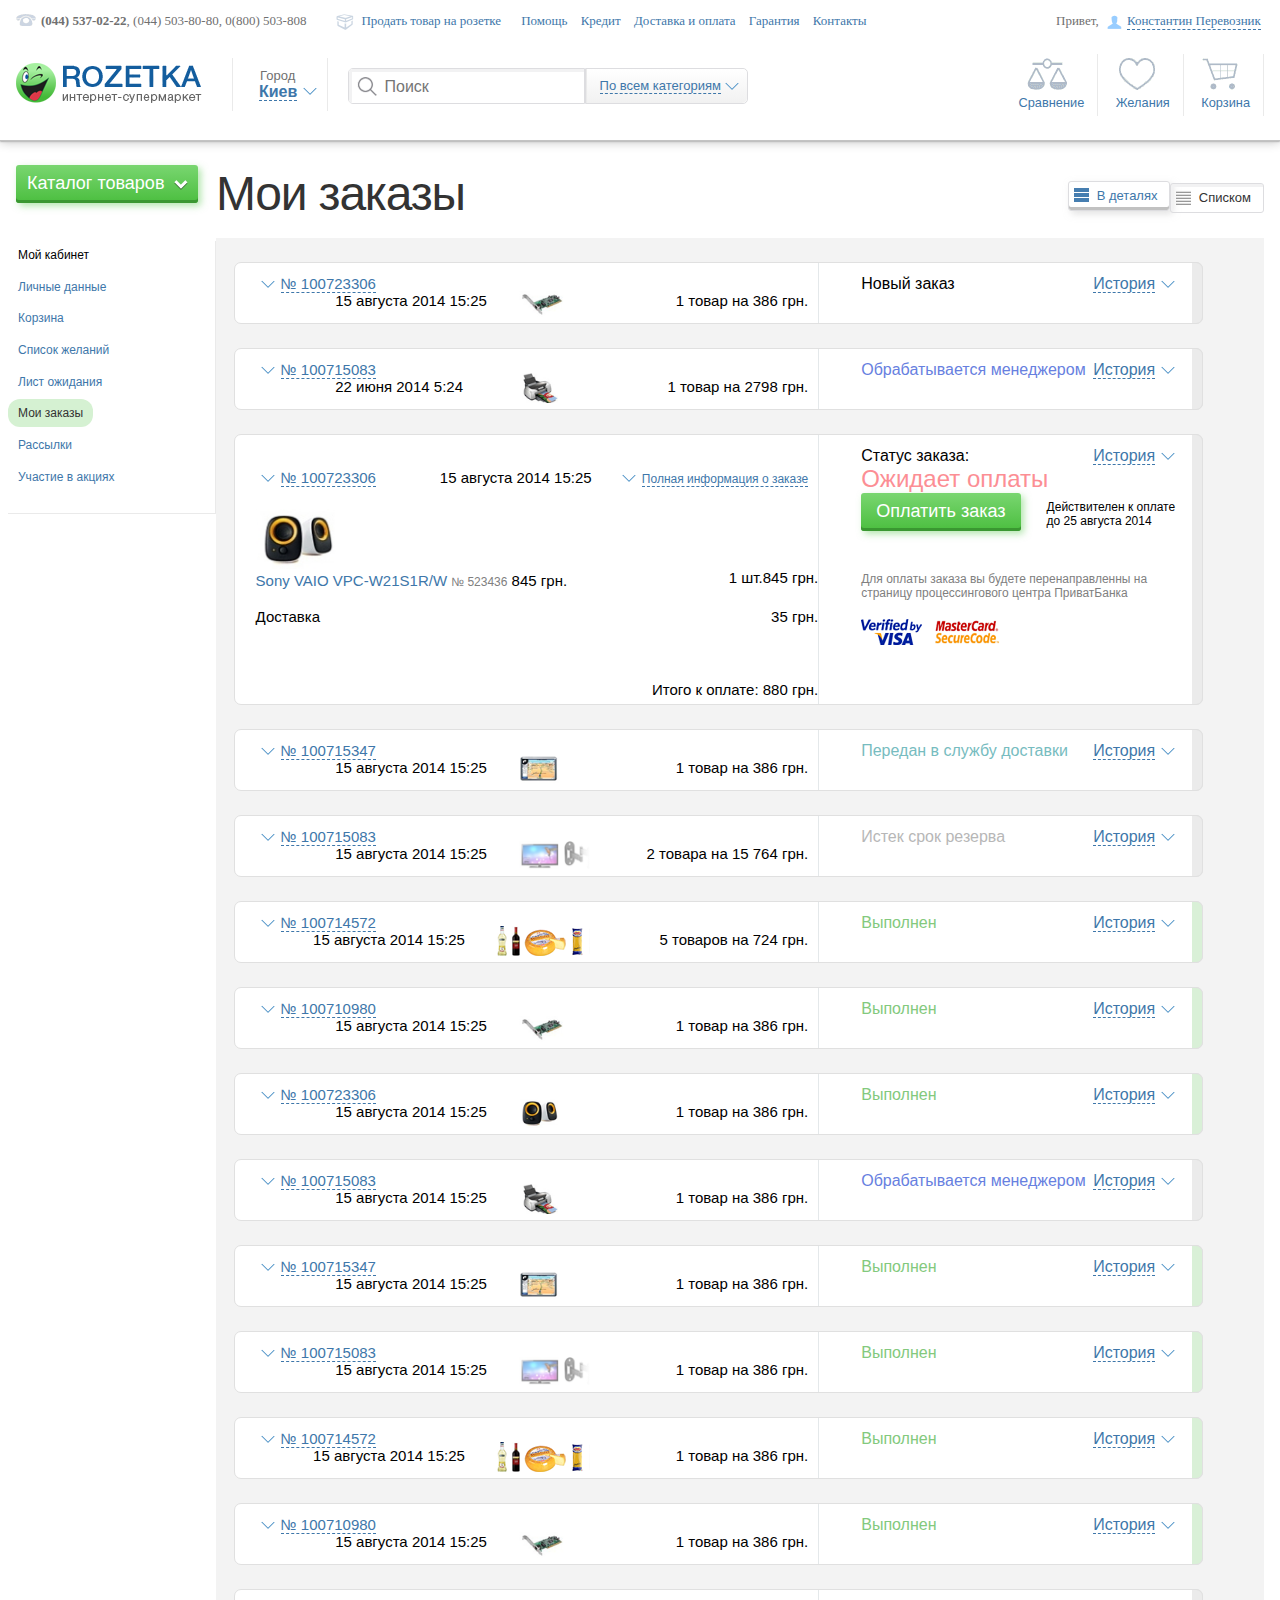
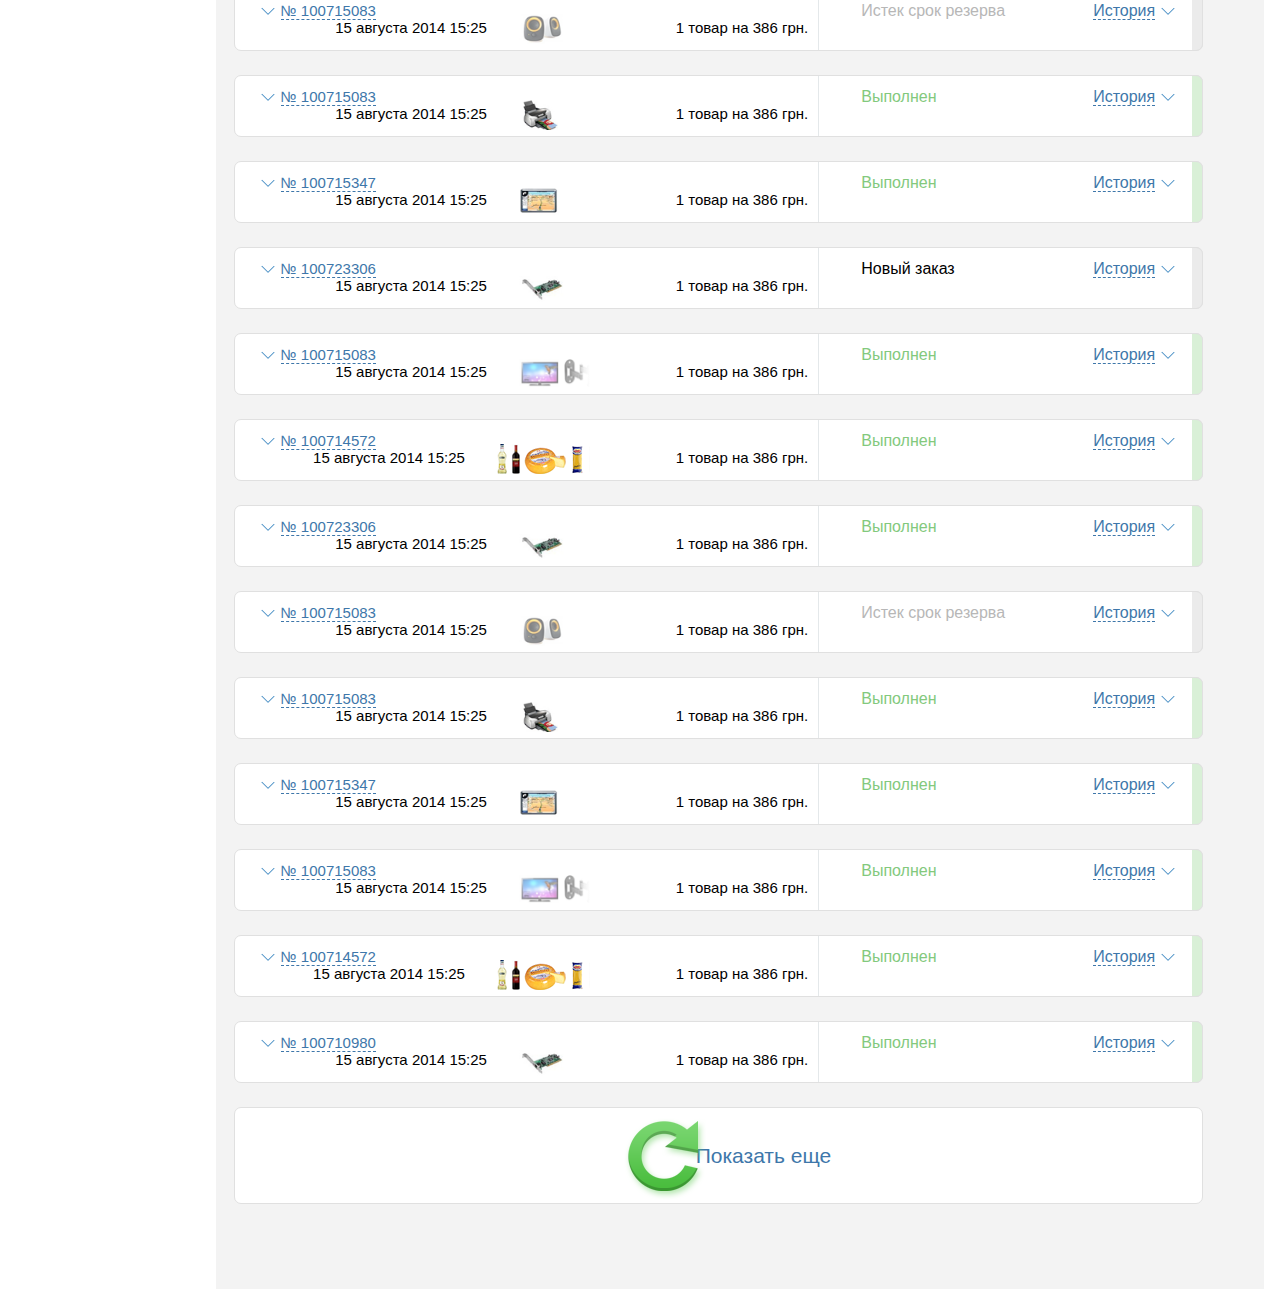
==== orders/index.html @ bcf6f2e9 "first commit" ====
<!DOCTYPE html>
<html lang="en">
<head>
	<meta charset="UTF-8">
	<title>Мои заказы</title>
	<link rel="stylesheet" href="style.css">
</head>
<body class="page">
	
		<header>
			<div class="page__line">
				<nav class="nav-header clearfix">
					<div class="header_user">
						<span class="greeting">Привет,</span>
						<span class="header_user_name"><a href="#" class="user-name-link"><span>Константин Перевозник</span></a></span>
					</div>
					<div class="header_contacts_content">
						<div class="header_contacts">
						<span class="phones"><strong>(044) 537-02-22</strong>, (044) 503-80-80, 0(800) 503-808</span>
					</div>
					<div class="sell_goods clearfix">
						<a href="#"><span class="sell">Продать товар на розетке</span></a>
					</div>
					<ul class="header_menu">
						<li><a href="#">Помощь</a></li>
						<li><a href="#">Кредит</a></li>
						<li><a href="#">Доставка и оплата</a></li>
						<li><a href="#">Гарантия</a></li>
						<li><a href="#">Контакты</a></li>
					</ul>
					</div>
				</nav>
				<div class="head row">
					<div class="head__logo">
						<div class="logo">
							<a href="#"><img src="img/logo.png" alt="" class="logo__img" width="201" height="51"></a>
						</div>
					</div>
					<div class="head__select_city">
						<div class="head__select_city_cap">Город</div>
						<div class="head__select_city_name">
							<a href="#"><strong>Киев</strong></a>
						</div>
					</div>
					<div class="head__search_wrapper">
						<form action="" class="head__search_form">
							<div class="head-search-category">
								<a href="#" class="head-search-category-link"><span>По всем категориям</span></a>
							</div>
							<div class="head-search-input-wrapper">
								<input type="text" placeholder="Поиск">
							</div>
						</form>
					</div>
					<ul class="head__user_buttons">
						<li class="user-button-item"><a href="#" class="button-link-compare"><span>Сравнение</span></a></li>
						<li class="user-button-item"><a href="#" class="button-link-desires"><span>Желания</span></a></li>
						<li class="user-button-item"><a href="#" class="button-link-basket"><span>Корзина</span></a></li>
					</ul>
				</div>
			</div>
		</header>
		<div class="row">
			<div class="page__line">
				<div class="section-nav">
					<div class="catalog">
						<a href="#" class="btn-link catalog-btn-link"><span>Каталог товаров</span></a>
					</div>
					<ul class="section-menu">
						<li class="section-menu-item"><span>Мой кабинет</span></li>
						<li class="section-menu-item"><a href="#" class="section-menu-link">Личные данные</a></li>
						<li class="section-menu-item"><a href="#" class="section-menu-link">Корзина</a></li>
						<li class="section-menu-item"><a href="#" class="section-menu-link">Список желаний</a></li>
						<li class="section-menu-item"><a href="#" class="section-menu-link">Лист ожидания</a></li>
						<li class="section-menu-item active"><a href="#" class="section-menu-link">Мои заказы</a></li>
						<li class="section-menu-item"><a href="#" class="section-menu-link">Рассылки</a></li>
						<li class="section-menu-item"><a href="#" class="section-menu-link">Участие в акциях</a></li>
					</ul>
				</div>
				<div class="orders-wrepper clearfix">
					<div class="orders-header clearfix">
						<h1>Мои заказы</h1>
						<div class="display-types">
							<div class="btn-link btn-link-blue"><a href="#" class="btn-link-item">В деталях</a></div>
							<div class="btn-link btn-link-gray"><a href="#" class="btn-link-item">Списком</a></div>
						</div>
					</div>
					<div class="list-orders">
						<div class="list-orders-item clearfix">
							<div class="orders-item-status">
								<div class="item-status">
									<div class="order-status">
										Новый заказ
									</div>	
									<div class="history">
										<a href="#"><span>История</span></a>
									</div>
								</div>
							</div>
							<div class="info-product">
								<div class="order-number">
									<a href="#"><span>№ 100723306</span></a>
								</div>
								<div class="order-wrapper">
									<div class="order-date">
										15 августа 2014 15:25
									</div>
									<div class="price-product">
										1 товар на 386 грн.
									</div>
									<div class="product">
										<img src="img/layer_7_copy.png" alt="">
									</div>
								</div>
							</div>
						</div>
						<div class="list-orders-item clearfix">
							<div class="orders-item-status">
								<div class="item-status">
									<div class="order-status processed">
										Обрабатывается менеджером
									</div>	
									<div class="history">
										<a href="#"><span>История</span></a>
									</div>
								</div>
							</div>
							<div class="info-product">
								<div class="order-number">
									<a href="#"><span>№ 100715083</span></a>
								</div>
								<div class="order-wrapper">
									<div class="order-date">
										22 июня 2014 5:24
									</div>
									<div class="price-product">
										1 товар на 2798 грн.
									</div>
									<div class="product">
										<img src="img/layer_8_copy.png" alt="">
									</div>
								</div>
							</div>
						</div>
						<div class="list-orders-item full-info clearfix">
							<div class="orders-item-status">
								<div class="item-status">
									<div class="order-status">
										Статус заказа: <h2>Ожидает оплаты</h2>
									</div>	
									<div class="history">
										<a href="#"><span>История</span></a>
									</div>
								</div>
								<div class="order-actions row">
									<div class="order-btn">
										<a href="#" class="btn-link btn-payment">Оплатить заказ</a>
									</div>
									<div class="due-date">Действителен к оплате до 25 августа 2014</div>
								</div>
								<div class="info-payment">
									Для оплаты заказа вы будете перенаправленны на страницу процессингового центра ПриватБанка
								</div>
								<div class="cards">
									<img src="img/layer_3_2.png" alt="ViSA">
									<img src="img/layer_4_2.png" alt="MasterCard">
								</div>
							</div>
							<div class="info-product">
								<div class="row">
									<div class="order-number">
										<a href="#"><span>№ 100723306</span></a>
									</div>
									<div class="order-wrapper">
										<div class="order-date">
											15 августа 2014 15:25
										</div>
										<div class="order-full-info">
											<a href="#"><span>Полная информация о заказе</span></a>
										</div>
									</div>
								</div>
								
								<div class="item-details row">
									<div class="product-image">
										<img src="img/layer_5_2.jpg" alt="">
										<div class="name-product">
											<a href="#">Sony VAIO VPC-W21S1R/W <span>№ 523436</span></a>
											845 грн.
										</div>
									</div>
									<div class="item-details_sell">
										<div class="quantity">1 шт.</div>
										<div class="price">845 грн.</div>
									</div>
								</div>
								<div class="item-details row">
									<div class="delivery">Доставка</div>
									<div class="price">35 грн.</div>
								</div>
								<div class="total-amount">Итого к оплате: 880 грн.</div>
							</div>
						</div>
						<div class="list-orders-item">
							<div class="orders-item-status">
								<div class="item-status">
									<div class="order-status transferred">
										Передан в службу доставки
									</div>	
									<div class="history">
										<a href="#"><span>История</span></a>
									</div>
								</div>
							</div>
							<div class="info-product">
								<div class="order-number">
									<a href="#"><span>№ 100715347</span></a>
								</div>
								<div class="order-wrapper">
									<div class="order-date">
										15 августа 2014 15:25
									</div>
									<div class="price-product">
										1 товар на 386 грн.
									</div>
									<div class="product">
										<img src="img/layer_9_copy.png" alt="">
									</div>
								</div>
							</div>
						</div>
						<div class="list-orders-item">
							<div class="orders-item-status">
								<div class="item-status">
									<div class="order-status expired">
										Истек срок резерва
									</div>	
									<div class="history">
										<a href="#"><span>История</span></a>
									</div>
								</div>
							</div>
							<div class="info-product">
								<div class="order-number">
									<a href="#"><span>№ 100715083</span></a>
								</div>
								<div class="order-wrapper">
									<div class="order-date">
										15 августа 2014 15:25
									</div>
									<div class="price-product">
										2 товара на 15 764 грн.
									</div>
									<div class="product">
										<img src="img/layer_10_copy.png" alt="">
										<img src="img/layer_21_copy.png" alt="">
									</div>
								</div>
							</div>
						</div>
						<div class="list-orders-item list-orders-item-ok">
							<div class="orders-item-status">
								<div class="item-status">
									<div class="order-status ok">
										Выполнен
									</div>	
									<div class="history">
										<a href="#"><span>История</span></a>
									</div>
								</div>
							</div>
							<div class="info-product">
								<div class="order-number">
									<a href="#"><span>№ 100714572</span></a>
								</div>
								<div class="order-wrapper">
									<div class="order-date">
										15 августа 2014 15:25
									</div>
									<div class="price-product">
										5 товаров на 724 грн.
									</div>
									<div class="product">
										<img src="img/layer_14_copy.png" alt="">
										<img src="img/layer_23_copy.png" alt="">
										<img src="img/layer_16_copy.png" alt="">
										<img src="img/layer_20_copy.png" alt="">
										<img src="img/layer_18_copy.png" alt="">
									</div>
								</div>
							</div>
						</div>
						<div class="list-orders-item list-orders-item-ok">
							<div class="orders-item-status">
								<div class="item-status">
									<div class="order-status ok">
										Выполнен
									</div>	
									<div class="history">
										<a href="#"><span>История</span></a>
									</div>
								</div>
							</div>
							<div class="info-product">
								<div class="order-number">
									<a href="#"><span>№ 100710980</span></a>
								</div>
								<div class="order-wrapper">
									<div class="order-date">
										15 августа 2014 15:25
									</div>
									<div class="price-product">
										1 товар на 386 грн.
									</div>
									<div class="product">
										<img src="img/layer_7_copy.png" alt="">
									</div>
								</div>
							</div>
						</div>
						<div class="list-orders-item list-orders-item-ok">
							<div class="orders-item-status">
								<div class="item-status">
									<div class="order-status ok">
										Выполнен
									</div>	
									<div class="history">
										<a href="#"><span>История</span></a>
									</div>
								</div>
							</div>
							<div class="info-product">
								<div class="order-number">
									<a href="#"><span>№ 100723306</span></a>
								</div>
								<div class="order-wrapper">
									<div class="order-date">
										15 августа 2014 15:25
									</div>
									<div class="price-product">
										1 товар на 386 грн.
									</div>
									<div class="product">
										<img src="img/layer_5_copy.png" alt="">
									</div>
								</div>
							</div>
						</div>
						<div class="list-orders-item">
							<div class="orders-item-status">
								<div class="item-status">
									<div class="order-status processed">
										Обрабатывается менеджером
									</div>	
									<div class="history">
										<a href="#"><span>История</span></a>
									</div>
								</div>
							</div>
							<div class="info-product">
								<div class="order-number">
									<a href="#"><span>№ 100715083</span></a>
								</div>
								<div class="order-wrapper">
									<div class="order-date">
										15 августа 2014 15:25
									</div>
									<div class="price-product">
										1 товар на 386 грн.
									</div>
									<div class="product">
										<img src="img/layer_8_copy.png" alt="">
									</div>
								</div>
							</div>
						</div>
						<div class="list-orders-item list-orders-item-ok">
							<div class="orders-item-status">
								<div class="item-status">
									<div class="order-status ok">
										Выполнен
									</div>	
									<div class="history">
										<a href="#"><span>История</span></a>
									</div>
								</div>
							</div>
							<div class="info-product">
								<div class="order-number">
									<a href="#"><span>№ 100715347</span></a>
								</div>
								<div class="order-wrapper">
									<div class="order-date">
										15 августа 2014 15:25
									</div>
									<div class="price-product">
										1 товар на 386 грн.
									</div>
									<div class="product">
										<img src="img/layer_9_copy.png" alt="">
									</div>
								</div>
							</div>
						</div>
						<div class="list-orders-item list-orders-item-ok">
							<div class="orders-item-status">
								<div class="item-status">
									<div class="order-status ok">
										Выполнен
									</div>	
									<div class="history">
										<a href="#"><span>История</span></a>
									</div>
								</div>
							</div>
							<div class="info-product">
								<div class="order-number">
									<a href="#"><span>№ 100715083</span></a>
								</div>
								<div class="order-wrapper">
									<div class="order-date">
										15 августа 2014 15:25
									</div>
									<div class="price-product">
										1 товар на 386 грн.
									</div>
									<div class="product">
										<img src="img/layer_10_copy.png" alt="">
										<img src="img/layer_21_copy.png" alt="">
									</div>
								</div>
							</div>
						</div>
						<div class="list-orders-item list-orders-item-ok">
							<div class="orders-item-status">
								<div class="item-status">
									<div class="order-status ok">
										Выполнен
									</div>	
									<div class="history">
										<a href="#"><span>История</span></a>
									</div>
								</div>
							</div>
							<div class="info-product">
								<div class="order-number">
									<a href="#"><span>№ 100714572</span></a>
								</div>
								<div class="order-wrapper">
									<div class="order-date">
										15 августа 2014 15:25
									</div>
									<div class="price-product">
										1 товар на 386 грн.
									</div>
									<div class="product">
										<img src="img/layer_14_copy.png" alt="">
										<img src="img/layer_23_copy.png" alt="">
										<img src="img/layer_16_copy.png" alt="">
										<img src="img/layer_20_copy.png" alt="">
										<img src="img/layer_18_copy.png" alt="">
									</div>
								</div>
							</div>
						</div>
						<div class="list-orders-item list-orders-item-ok">
							<div class="orders-item-status">
								<div class="item-status">
									<div class="order-status ok">
										Выполнен
									</div>	
									<div class="history">
										<a href="#"><span>История</span></a>
									</div>
								</div>
							</div>
							<div class="info-product">
								<div class="order-number">
									<a href="#"><span>№ 100710980</span></a>
								</div>
								<div class="order-wrapper">
									<div class="order-date">
										15 августа 2014 15:25
									</div>
									<div class="price-product">
										1 товар на 386 грн.
									</div>
									<div class="product">
										<img src="img/layer_7_copy.png" alt="">
									</div>
								</div>
							</div>
						</div>
						<div class="list-orders-item">
							<div class="orders-item-status">
								<div class="item-status">
									<div class="order-status expired">
										Истек срок резерва
									</div>	
									<div class="history">
										<a href="#"><span>История</span></a>
									</div>
								</div>
							</div>
							<div class="info-product">
								<div class="order-number">
									<a href="#"><span>№ 100715083</span></a>
								</div>
								<div class="order-wrapper">
									<div class="order-date">
										15 августа 2014 15:25
									</div>
									<div class="price-product">
										1 товар на 386 грн.
									</div>
									<div class="product">
										<img src="img/layer_30.png" alt="">
									</div>
								</div>
							</div>
						</div>
						<div class="list-orders-item list-orders-item-ok">
							<div class="orders-item-status">
								<div class="item-status">
									<div class="order-status ok">
										Выполнен
									</div>	
									<div class="history">
										<a href="#"><span>История</span></a>
									</div>
								</div>
							</div>
							<div class="info-product">
								<div class="order-number">
									<a href="#"><span>№ 100715083</span></a>
								</div>
								<div class="order-wrapper">
									<div class="order-date">
										15 августа 2014 15:25
									</div>
									<div class="price-product">
										1 товар на 386 грн.
									</div>
									<div class="product">
										<img src="img/layer_8_copy.png" alt="">
									</div>
								</div>
							</div>
						</div>
						<div class="list-orders-item list-orders-item-ok">
							<div class="orders-item-status">
								<div class="item-status">
									<div class="order-status ok">
										Выполнен
									</div>	
									<div class="history">
										<a href="#"><span>История</span></a>
									</div>
								</div>
							</div>
							<div class="info-product">
								<div class="order-number">
									<a href="#"><span>№ 100715347</span></a>
								</div>
								<div class="order-wrapper">
									<div class="order-date">
										15 августа 2014 15:25
									</div>
									<div class="price-product">
										1 товар на 386 грн.
									</div>
									<div class="product">
										<img src="img/layer_9_copy.png" alt="">
									</div>
								</div>
							</div>
						</div>
						<div class="list-orders-item">
							<div class="orders-item-status">
								<div class="item-status">
									<div class="order-status">
										Новый заказ
									</div>	
									<div class="history">
										<a href="#"><span>История</span></a>
									</div>
								</div>
							</div>
							<div class="info-product">
								<div class="order-number">
									<a href="#"><span>№ 100723306</span></a>
								</div>
								<div class="order-wrapper">
									<div class="order-date">
										15 августа 2014 15:25
									</div>
									<div class="price-product">
										1 товар на 386 грн.
									</div>
									<div class="product">
										<img src="img/layer_7_copy.png" alt="">
									</div>
								</div>
							</div>
						</div>
						<div class="list-orders-item list-orders-item-ok">
							<div class="orders-item-status">
								<div class="item-status">
									<div class="order-status ok">
										Выполнен
									</div>	
									<div class="history">
										<a href="#"><span>История</span></a>
									</div>
								</div>
							</div>
							<div class="info-product">
								<div class="order-number">
									<a href="#"><span>№ 100715083</span></a>
								</div>
								<div class="order-wrapper">
									<div class="order-date">
										15 августа 2014 15:25
									</div>
									<div class="price-product">
										1 товар на 386 грн.
									</div>
									<div class="product">
										<img src="img/layer_10_copy.png" alt="">
										<img src="img/layer_21_copy.png" alt="">
									</div>
								</div>
							</div>
						</div>
						<div class="list-orders-item list-orders-item-ok">
							<div class="orders-item-status">
								<div class="item-status">
									<div class="order-status ok">
										Выполнен
									</div>	
									<div class="history">
										<a href="#"><span>История</span></a>
									</div>
								</div>
							</div>
							<div class="info-product">
								<div class="order-number">
									<a href="#"><span>№ 100714572</span></a>
								</div>
								<div class="order-wrapper">
									<div class="order-date">
										15 августа 2014 15:25
									</div>
									<div class="price-product">
										1 товар на 386 грн.
									</div>
									<div class="product">
										<img src="img/layer_14_copy.png" alt="">
										<img src="img/layer_23_copy.png" alt="">
										<img src="img/layer_16_copy.png" alt="">
										<img src="img/layer_20_copy.png" alt="">
										<img src="img/layer_18_copy.png" alt="">
									</div>
								</div>
							</div>
						</div>
						<div class="list-orders-item list-orders-item-ok">
							<div class="orders-item-status">
								<div class="item-status">
									<div class="order-status ok">
										Выполнен
									</div>	
									<div class="history">
										<a href="#"><span>История</span></a>
									</div>
								</div>
							</div>
							<div class="info-product">
								<div class="order-number">
									<a href="#"><span>№ 100723306</span></a>
								</div>
								<div class="order-wrapper">
									<div class="order-date">
										15 августа 2014 15:25
									</div>
									<div class="price-product">
										1 товар на 386 грн.
									</div>
									<div class="product">
										<img src="img/layer_7_copy.png" alt="">
									</div>
								</div>
							</div>
						</div>
						<div class="list-orders-item">
							<div class="orders-item-status">
								<div class="item-status">
									<div class="order-status expired">
										Истек срок резерва
									</div>	
									<div class="history">
										<a href="#"><span>История</span></a>
									</div>
								</div>
							</div>
							<div class="info-product">
								<div class="order-number">
									<a href="#"><span>№ 100715083</span></a>
								</div>
								<div class="order-wrapper">
									<div class="order-date">
										15 августа 2014 15:25
									</div>
									<div class="price-product">
										1 товар на 386 грн.
									</div>
									<div class="product">
										<img src="img/layer_30.png" alt="">
									</div>
								</div>
							</div>
						</div>
						<div class="list-orders-item list-orders-item-ok">
							<div class="orders-item-status">
								<div class="item-status">
									<div class="order-status ok">
										Выполнен
									</div>	
									<div class="history">
										<a href="#"><span>История</span></a>
									</div>
								</div>
							</div>
							<div class="info-product">
								<div class="order-number">
									<a href="#"><span>№ 100715083</span></a>
								</div>
								<div class="order-wrapper">
									<div class="order-date">
										15 августа 2014 15:25
									</div>
									<div class="price-product">
										1 товар на 386 грн.
									</div>
									<div class="product">
										<img src="img/layer_8_copy.png" alt="">
									</div>
								</div>
							</div>
						</div>
						<div class="list-orders-item list-orders-item-ok">
							<div class="orders-item-status">
								<div class="item-status">
									<div class="order-status ok">
										Выполнен
									</div>	
									<div class="history">
										<a href="#"><span>История</span></a>
									</div>
								</div>
							</div>
							<div class="info-product">
								<div class="order-number">
									<a href="#"><span>№ 100715347</span></a>
								</div>
								<div class="order-wrapper">
									<div class="order-date">
										15 августа 2014 15:25
									</div>
									<div class="price-product">
										1 товар на 386 грн.
									</div>
									<div class="product">
										<img src="img/layer_9_copy.png" alt="">
									</div>
								</div>
							</div>
						</div>
						<div class="list-orders-item list-orders-item-ok">
							<div class="orders-item-status">
								<div class="item-status">
									<div class="order-status ok">
										Выполнен
									</div>
									<div class="history">
										<a href="#"><span>История</span></a>
									</div>
								</div>
							</div>
							<div class="info-product">
								<div class="order-number">
									<a href="#"><span>№ 100715083</span></a>
								</div>
								<div class="order-wrapper">
									<div class="order-date">
										15 августа 2014 15:25
									</div>
									<div class="price-product">
										1 товар на 386 грн.
									</div>
									<div class="product">
										<img src="img/layer_10_copy.png" alt="">
										<img src="img/layer_21_copy.png" alt="">
									</div>
								</div>
							</div>
						</div>
						<div class="list-orders-item list-orders-item-ok">
							<div class="orders-item-status">
								<div class="item-status">
									<div class="order-status ok">
										Выполнен
									</div>	
									<div class="history">
										<a href="#"><span>История</span></a>
									</div>
								</div>
							</div>
							<div class="info-product">
								<div class="order-number">
									<a href="#"><span>№ 100714572</span></a>
								</div>
								<div class="order-wrapper">
									<div class="order-date">
										15 августа 2014 15:25
									</div>
									<div class="price-product">
										1 товар на 386 грн.
									</div>
									<div class="product">
										<img src="img/layer_14_copy.png" alt="">
										<img src="img/layer_23_copy.png" alt="">
										<img src="img/layer_16_copy.png" alt="">
										<img src="img/layer_20_copy.png" alt="">
										<img src="img/layer_18_copy.png" alt="">
									</div>
								</div>
							</div>
						</div>
						<div class="list-orders-item list-orders-item-ok">
							<div class="orders-item-status">
								<div class="item-status">
									<div class="order-status ok">
										Выполнен
									</div>	
									<div class="history">
										<a href="#"><span>История</span></a>
									</div>
								</div>
							</div>
							<div class="info-product">
								<div class="order-number">
									<a href="#"><span>№ 100710980</span></a>
								</div>
								<div class="order-wrapper">
									<div class="order-date">
										15 августа 2014 15:25
									</div>
									<div class="price-product">
										1 товар на 386 грн.
									</div>
									<div class="product">
										<img src="img/layer_7_copy.png" alt="">
									</div>
								</div>
							</div>
						</div>
						<div class="list-orders-item-more">
							<div class="list-orders-item-show-more">
								<a href="#" class="show-more">Показать еще</a>
							</div>
						</div>
					</div>
				</div>

				
			</div>
		</div>
		
		<div class="page__line">
			
		</div>
</body>
</html>
---- orders/style.css ----
* {
	padding: 0;
	margin: 0;
	box-sizing: border-box;
	-webkit-box-sizing: border-box;
}
img {
	max-width: 100%;
	max-height: 100%;
}
ul li {
	list-style: none;
}
.page {
	width: 100%;
	background-color: #fff;
	font-family: Arial, Helvetica;

}
header {
	width: 100%;
	border-bottom: 1px solid #c3c3c3;
	box-shadow: rgb(195, 195, 195) 0px 1px 10px 0px, rgb(51, 51, 51) 0px 0px 2px 0px;
}
.page__line {
	max-width: 1440px;
    min-width: 768px;
	padding-left: 1em;
	padding-right: 1em;
	margin: 0 auto;
}
.nav-header {
	padding-top: 1em;
	font-family: 'Myriad Pro';
	font-size: 13px;
}
.nav-header a {
	color: #3e77aa;
	text-decoration: none;
}
.nav-header a:hover {
	color: #fb3f4c;
	text-decoration: underline;
}
.header_user {
	float: right;
	position: relative;
	min-width: 16em;
}
.header_user span {
	display: inline-block;
}
.greeting {
	color: #707070;
	margin-right: 5px;
}
.header_user_name {
	position: relative;
}
.header_user_name a {
	padding-left: 20px;
}
.user-name-link span {
	border-bottom: 1px dashed #3e77aa;
}
.header_user_name a:hover {
	color: #3e77aa;
}
.user-name-link:hover::before {
	background: url('img/sprite_blue.png') no-repeat 0 -417px;
}
.header_user_name a::before {
	content: "";
	background: url('img/sprite_blue.png') no-repeat 0 -401px;
	width: 15px;
	height: 14px;
	top: 50%;
    margin-top: -7px;
    left: 0;
    position: absolute;
}
.header_contacts_content {
	overflow: hidden;
}
.header_contacts {
	float: left;
	margin: 0 15px 5px 0;
	padding-left: 25px;
	position: relative;
}
.phones {
	color: #707070;
}
.phones::before {
	content: "";
	background: url('img/sprite_blue.png') no-repeat 0 -386px;
	width: 20px;
	height: 12px;
	top: 50%;
    margin-top: -7px;
    left: 0;
    position: absolute;
}
.sell_goods {
	float: left;
	margin: 0 20px 5px 15px;
	padding-left: 25px;
	position: relative;
}
.sell {

}
.sell::before {
	content: "";
	background: url('img/sell.png') no-repeat;
	width: 18px;
	height: 16px;
	top: 50%;
    margin-top: -7px;
    left: 0;
    position: absolute;
}
.header_menu {
	display: inline-block;
}
.header_menu li {
	display: inline-block;
	margin-right: 10px;
}
.head__logo {
	float: left;
	margin-right: 15px;
}
.head__select_city {
	float: left;
	border-left: 1px solid #eaeaea;
	border-right: 1px solid #eaeaea;
	padding: 10px 10px 10px 5px;
	margin-right: 20px;
}
.head__select_city_cap {
	color: #707070;
	font-size: 13px;
	text-align: center;
}
.head__select_city_name {
	padding: 0 0 0 21px;
	position: relative;
}
.head__select_city_name a {
	color: #3e77aa;
	padding-right: 20px;
	text-decoration: none;
}
.head__select_city_name a::after {
	content: "";
	background: url('img/sprite_blue.png') no-repeat 0 0;
	width: 14px;
	height: 8px;
	top: 60%;
    margin-top: -7px;
    right: 0;
    position: absolute;
}
.head__select_city_name a strong {
	border-bottom: 1px dashed #3e77aa;
}
.head__search_wrapper {
	float: left;
}
.head__search_form {
	padding-top: 10px;
	position: relative;
}
.head-search-category {
	float: right;
	position: relative;
	border: 1px solid #dddde0;
    border-bottom-right-radius: 5px;
    border-top-right-radius: 5px;
}
.head-search-category-link {
	background: #f1f1f1;
    border-left: 1px solid #eaeaea;
    font-size: 13px;
    display: inline-block;
    height: 34px;
    line-height: 34px;
    padding: 0 26px 0 13px;
    border-radius: 0 5px 5px 0;
    color: #3e77aa;
    text-decoration: none;
    -webkit-box-sizing: border-box;
    box-sizing: border-box;
    background: -webkit-linear-gradient(top,#fff,#f1f1f1);
    background: -ms-linear-gradient(top,#fff,#f1f1f1);
    background: -moz-linear-gradient(top,#fff,#f1f1f1);
    background: linear-gradient('to bottom',#fff,#f1f1f1);
}
.head-search-category-link::after {
	content: "";
	background: url('img/sprite_blue.png') no-repeat 0 0;
	width: 14px;
	height: 8px;
	top: 60%;
    margin-top: -7px;
    right: 8px;
    position: absolute;
}
.head-search-category-link:hover::after {
	background: url('img/sprite_blue.png') no-repeat 0 -12px;
}
.head-search-category-link:hover {
	color: #fc636e;
}
.head-search-category-link span {
	border-bottom: 1px dashed #3e77aa;
}
.head-search-category-link:hover span {
	border-bottom: 1px dashed #fc636e;
}
.head-search-input-wrapper {
	height: 36px;
	overflow: hidden;
	border: 1px solid #dddde0;
	border-radius: 5px 0 0 5px;
    position: relative; 
}
.head-search-input-wrapper:before {
	content: "";
	background: url('img/sprite.png') no-repeat 0 -64px;
	width: 20px;
	height: 19px;
	top: 45%;
    margin-top: -7px;
    left: 8px;
    position: absolute;
}
input {
    color: #333;
    display: inline-block;
    font-family: Arial, Helvetica, sans-serif;
    font-size: 100%;
    height: 2.25em;
    margin: 0;
    padding-left: 1.7em;
    vertical-align: middle;
    -webkit-font-smoothing: antialiased;
    border: 0;
    text-indent: .5em;
    outline: 0;
    box-shadow: inset 2px 2px 0 1px #f2f2f3;
}
.head__user_buttons	{
	float: right;
	margin-top: -4px;
}
.user-button-item {
	display: inline-block;
	border-right: 1px solid #eaeaea;
}
.user-button-item a {
	position: relative;
	border: 1px solid transparent;
    display: inline-block;
    font-size: 0.8em;
    padding: 40px 12px 0.36em;
    color: #3e77aa;
    text-decoration: none;
}
.user-button-item a:hover {
	color: #fb3f4c;
}
.user-button-item a::before {
	content: "";
    top: 3px;
    left: 50%;
    margin-left: -24px;
    position: absolute;
}
.button-link-compare::before {
	background: url('img/sprite_blue.png') no-repeat 0 -141px;
	width: 40px;
	height: 32px;
}
.button-link-desires::before {
	background: url('img/sprite_blue.png') no-repeat 0 -286px;
	width: 36px;
	height: 32px;
}
.button-link-basket::before {
	background: url('img/sprite_blue.png') no-repeat 0 -72px;
	width: 36px;
	height: 32px;
}
.section-nav {
	width: 200px;
	float: left;
}
.catalog {
	margin-left: 0px;
}
.btn-link {
    background-clip: padding-box;
    border: 0;
    cursor: pointer;
    display: inline-block;
    vertical-align: middle;
    outline: 0em;
    border-radius: 3px;
    margin-bottom: 10px;
    position: relative;
}
.catalog-btn-link {
    background: #4bbe3f;
    background: -webkit-linear-gradient(top, #79d670, #4bbe3f);
    background: -ms-linear-gradient(top, #79d670, #4bbe3f);
    background: -moz-linear-gradient(top, #79d670, #4bbe3f);
    background: linear-gradient('to bottom', #79d670, #4bbe3f);
    box-shadow: 3px 3px 7px 0 rgba(105, 206, 95, .5), inset 0 -3px 0 0 #3a9731;
}
.catalog-btn-link span {
	padding: 7px 34px 9px 11px;
	font-size: 18px;
    line-height: 22px;
    color: #fff;
    text-shadow: 0 -1px 0 rgba(0, 0, 0, .3)
    border: 0;
    cursor: pointer;
    display: inline-block;
    z-index: 1;
    outline: none;
    text-align: center;
    text-decoration: none;
    white-space: nowrap;
}
.catalog-btn-link span::after {
	content: "";
	background: url('img/sprite.png') no-repeat 0 -35px;
	width: 14px;
	height: 10px;
	float: left;
	top: 40%;
	right: 10px;
	position: absolute;
}
.orders-wrepper {
	margin-left: 200px;
	overflow: hidden;
}
.orders-header h1 {
	float: left;
	color: #333333;
	font-size: 3em;
    font-weight: normal;
    line-height: 1.2em;
    margin-bottom: 0.325em;
    letter-spacing: -0.025em;
}
.display-types {
	float: right;
	margin-top: 16px;
}
.btn-link-blue {
	border: 1px solid #dddde0;
    box-shadow: 3px 3px 7px 0 rgba(200, 200, 200, .5), inset 0 -3px 0 0 #c1c1c1;
    vertical-align: top;
    margin-right: -5px;
}
.btn-link-item {
	color: #3e77aa;
	padding: 0.46em 0.92em 0.61em 2.15em;
	font-size: 13px;
    border: 0;
    cursor: pointer;
    display: inline-block;
    position: relative;
    outline: none;
    text-decoration: none;
    white-space: nowrap;
}
.btn-link-item::before {
	content: "";
	float: left;
	top: 21%;
	left: 5px;
	position: absolute; 
}
.btn-link-blue .btn-link-item::before {
	width: 15px;
	height: 14px;
	background: url('img/shape_25_copy_6.png') no-repeat;
}
.btn-link-gray {
    border: 1px solid #dddde0;
    box-shadow: inset 2px 3px 0 0 #f2f2f3;
    top: 2px;
}
.btn-link-gray .btn-link-item::before {
	width: 15px;
	height: 15px;
	background: url('img/shape_26_copy_2.png') no-repeat;
}
.btn-link-gray .btn-link-item {
	color: #333;
}
.section-menu {
	border-right: 1px solid #eaeaea;
    border-bottom: 1px solid #eaeaea;
    margin: 1.76923em 0 0 -8px;
    padding: 0 0 1.15385em;
}
.section-menu-item {
    margin-bottom: 0.23em;
}
.section-menu .section-menu-link {
	text-decoration: none;
	color: #3e77aa;
	font-size: 12px;
	display: inline-block;
    padding: 7px 10px;
}
.section-menu-item span {
    font-size: 12px;
    padding: 7px 10px;
    display: block;
}
.section-menu .active a {
    color: #333;
    background: #d5f1d2;
    border-radius: 12px;
}
.list-orders {
	background: #f3f3f3;
    padding: 1.5em 3.8em 3.8em 1.1em;
}
.list-orders-item {
	background: #fff;
    border: 1px solid #e0e0e0;
    border-radius: 7px;
    margin-bottom: 1.5em;
    position: relative;
    cursor: pointer;
}
.list-orders-item:hover {
	box-shadow: 0 0 10px rgba(0,0,0,0.5);
}
.list-orders-item:hover .order-number a {
	color: #fc8e94;
}
.list-orders-item:hover .order-number a::before {
	background: url('img/sprite_blue.png') no-repeat 0 -12px;
}
.list-orders-item:hover .order-number a span {
	border-bottom: 1px dashed #fc8e94;
}
.list-orders-item::before {
    content: "";
    background: #ebebeb;
    border: 1px solid #e0e0e0;
    border-left: 0;
    border-radius: 0 7px 7px 0;
    width: 10px;
    position: absolute;
    top: -1px;
    right: -1px;
    bottom: -1px;
}
.list-orders-item-ok::before {
	background: #d9f0d7;
}
.orders-item-status {
    border-left: 1px solid #e4e8ea;
    float: right;
    width: 24em;
    margin-left: -1px;
    padding: 12px;
}
.order-status {

}
.item-status .ok {
	color: #83c97d;
}
.processed {
	color: #6780e0;
}
.transferred {
	color: #77bcc0;
}
.expired {
	color: #b7b7b7;
}
.info-product {
    font-size: 15px;
    overflow: hidden;
    padding: 12px 0 6px 21px;
    border-right: 1px solid #e4e8ea;
}
.order-number {
    float: left;
    position: relative;
    margin-right: 10px; 
    width: 150px;
}
.order-number a {
    color: #3e77aa;
    text-decoration: none;
    padding-left: 25px;
}
.order-number a::before {
    content: "";
    background: url('img/sprite_blue.png') no-repeat 0 0;
    width: 14px;
    height: 8px;
    float: left;
    top: 28%;
    left: 5px;
    position: absolute; 
}
.order-number a span {
    border-bottom: 1px dashed #3e77aa;
}
.order-wrapper {
	float: right;
	/*width: 75%;*/
}
.order-date {
    float: left;
    width: 170px;
    margin: 0 7px;
}
.product {
    overflow: hidden;
    margin-left: 190px;
    margin-right: 210px;
    min-width: 6em;
    height: 30px;
    position: relative;
    margin-top: -5px;
}
.product::before {
	content: "";
    position: absolute;
    width: 30px;
    right: 0;
    top: 0;
    height: 100%;
    background: -webkit-linear-gradient(left, rgba(255, 255, 255, 0), rgba(255, 255, 255, .8) 20%, #fff 40%, #fff);
    background: -ms-linear-gradient(left, rgba(255, 255, 255, 0), rgba(255, 255, 255, .8) 20%, #fff 40%, #fff);
    background: -moz-linear-gradient(left, rgba(255, 255, 255, 0), rgba(255, 255, 255, .8) 20%, #fff 40%, #fff);
    background: linear-gradient('to right', rgba(255, 255, 255, 0), rgba(255, 255, 255, .8) 20%, #fff 40%, #fff);
}
.price-product {
    float: right;
    width: 190px;
    margin: 0 10px 0 3px;
    text-align: right;
}

.order-status {
    float: left;
    margin-left: 30px;
}
.history {
    float: right;
    position: relative;
    margin-right: 10px;
}
.history a {
    color: #3e77aa;
    text-decoration: none;
    padding-right: 25px;
}
.history a span {
    border-bottom: 1px dashed #3e77aa;
}
.history a::after {
    content: "";
    background: url('img/sprite_blue.png') no-repeat 0 0;
    width: 14px;
    height: 8px;
    float: left;
    top: 28%;
    right: 5px;
    position: absolute; 
}
.list-orders-item-more {
	background: #fff;
    border: 1px solid #e0e0e0;
    border-radius: 7px;
    margin-bottom: 1.5em;
    position: relative;
    padding: 10px;
    text-align: center;
}
.list-orders-item-show-more {
	height: 75px;
    position: relative;
}
.list-orders-item-more .show-more {
    font-size: 21px;
    padding-left: 90px;
    vertical-align: middle;
    line-height: 75px;
    text-decoration: none;
    color: #3e77aa;
}
.list-orders-item-more .show-more::before {
    content: "";
    background: url('img/reload-icon_2.png') no-repeat;
    width: 82px;
    height: 82px;
    float: left;
    top: 0;
    left: 40%;
    position: absolute;
}

/*------Развернутый заказ---------*/

.order-status h2 {
    color: #fc8e94;
    font-weight: 300;
}
.order-actions {
    width: 100%;
    height: 50px;
}
.order-btn {
    width: 60%;
    float: left;
    padding-left: 30px;
}
.btn-payment {
    padding: 7px 15px 9px 15px;
    font-size: 18px;
    line-height: 22px;
    color: #fff;
    text-shadow: 0 -1px 0 rgba(0, 0, 0, .3)
    border: 0;
    cursor: pointer;
    display: inline-block;
    z-index: 1;
    outline: none;
    text-align: center;
    text-decoration: none;
    background: #4bbe3f;
    background: -webkit-linear-gradient(top, #79d670, #4bbe3f);
    background: -ms-linear-gradient(top, #79d670, #4bbe3f);
    background: -moz-linear-gradient(top, #79d670, #4bbe3f);
    background: linear-gradient('to bottom', #79d670, #4bbe3f);
    box-shadow: 3px 3px 7px 0 rgba(105, 206, 95, .5), inset 0 -3px 0 0 #3a9731;
}
.due-date {
    width: 40%;
    float: left;
    font-size: 12px;
    padding: 7px 10px 7px 0;
}
.info-payment {
    width: 100%;
    font-size: 12px;
    padding: 5px 10px 5px 30px;
    color: gray;
}
.cards {
    width: 100%;
    line-height: 50px;
    padding-left: 30px;
}
.cards img {
    vertical-align: middle;
}
.order-full-info {
	float: right;
    position: relative;
    text-align: right;
    padding-right: 10px;
}
.order-full-info a {
    color: #3e77aa;
    font-size: 12px;
    text-decoration: none;
    padding-left: 25px;
}
.order-full-info a:hover {
    color: #fc8e94;
}
.order-full-info a::before {
    content: "";
    background: url('img/sprite_blue.png') no-repeat 0 0;
    width: 14px;
    height: 8px;
    float: left;
    top: 28%;
    left: 5px;
    position: absolute; 
}
.order-full-info a:hover::before {
    background: url('img/sprite_blue.png') no-repeat 0 -12px;
}
.order-full-info a span {
    border-bottom: 1px dashed #3e77aa;
}
.order-full-info a span:hover {
    border-bottom: 1px dashed #fc8e94;
}
.item-details {
    width: 100%;
}
.product-image {
    width: 100%;
    height: 60px;
}
.name-product a {
    color: #3e77aa;
    text-decoration: none;
}
.name-product a span {
    color: grey;
    font-size: 12px;
}
.item-details_sell {
    float: right;
    text-align: right;
}
.quantity {
    float: left;
}
.price {
    float: right;
}
.item-details {
    width: 100%;
    height: 50px;
}
.delivery {
    float: left;
}
.total-amount {
    float: right;
}
/*------and--------*/

.clearfix:after {
    content: ".";
    display: block;
    clear: both;
    visibility: hidden;
    line-height: 0;
    height: 0;
}
.row {
    width: 100%;
    margin: 1.5em 0;
    display: table;
}
.row::after,
.row::befor {
    width: 100%;
    clear: both;
}
[class*='col-'] {
    display: inline-block;
    float: left;
    word-wrap: break-word;
    padding: 1em;
    box-sizing: border-box;
}
@media screen and (min-width: 770px) and (max-width:1000px){
    .col-sm-1 { width: 8.33333333%; }
    .col-sm-2 { width: 16.66666667%; }
    .col-sm-3 { width: 25%; }
    .col-sm-4 { width: 33.33333333%; }
    .col-sm-5 { width: 41.66666667%; }
    .col-sm-6 { width: 50%; }
    .col-sm-7 { width: 58.33333333%; }
    .col-sm-8 { width: 66.66666667%; }
    .col-sm-9 { width: 75%; }
    .col-sm-10{ width: 83.33333333%; }
    .col-sm-11{ width: 91.66666667%; }
    .col-sm-12{ width: 100%; }
    .page__line {
		min-width: 768px;
	}
	.order-wrapper {
	    width: 100%;
	}
}
@media screen and (min-width: 1001px) and (max-width:1200px){
    .col-md-1 { width: 8.33333333%; }
    .col-md-2 { width: 16.66666667%; }
    .col-md-3 { width: 25%; }
    .col-md-4 { width: 33.33333333%; }
    .col-md-5 { width: 41.66666667%; }
    .col-md-6 { width: 50%; }
    .col-md-7 { width: 58.33333333%; }
    .col-md-8 { width: 66.66666667%; }
    .col-md-9 { width: 75%; }
    .col-md-10{ width: 83.33333333%; }
    .col-md-11{ width: 91.66666667%; }
    .col-md-12{ width: 100%; }
    .page__line {
		max-width: 1024px;
	}
	.order-wrapper {
	    width: 100%;
	}
}
@media screen and (min-width: 1201px) and (max-width:1200px){
    .col-lg-1 { width: 8.33333333%; }
    .col-lg-2 { width: 16.66666667%; }
    .col-lg-3 { width: 25%; }
    .col-lg-4 { width: 33.33333333%; }
    .col-lg-5 { width: 41.66666667%; }
    .col-lg-6 { width: 50%; }
    .col-lg-7 { width: 58.33333333%; }
    .col-lg-8 { width: 66.66666667%; }
    .col-lg-9 { width: 75%; }
    .col-lg-10{ width: 83.33333333%; }
    .col-lg-11{ width: 91.66666667%; }
    .col-lg-12{ width: 100%; }
    .page__line {
		max-width: 1440px;
	}
	.order-wrapper {
	    width: 100%;
	}
}
@media screen and (min-width: 1380px){
	.order-wrapper {
	    width: 75%;
	}
}
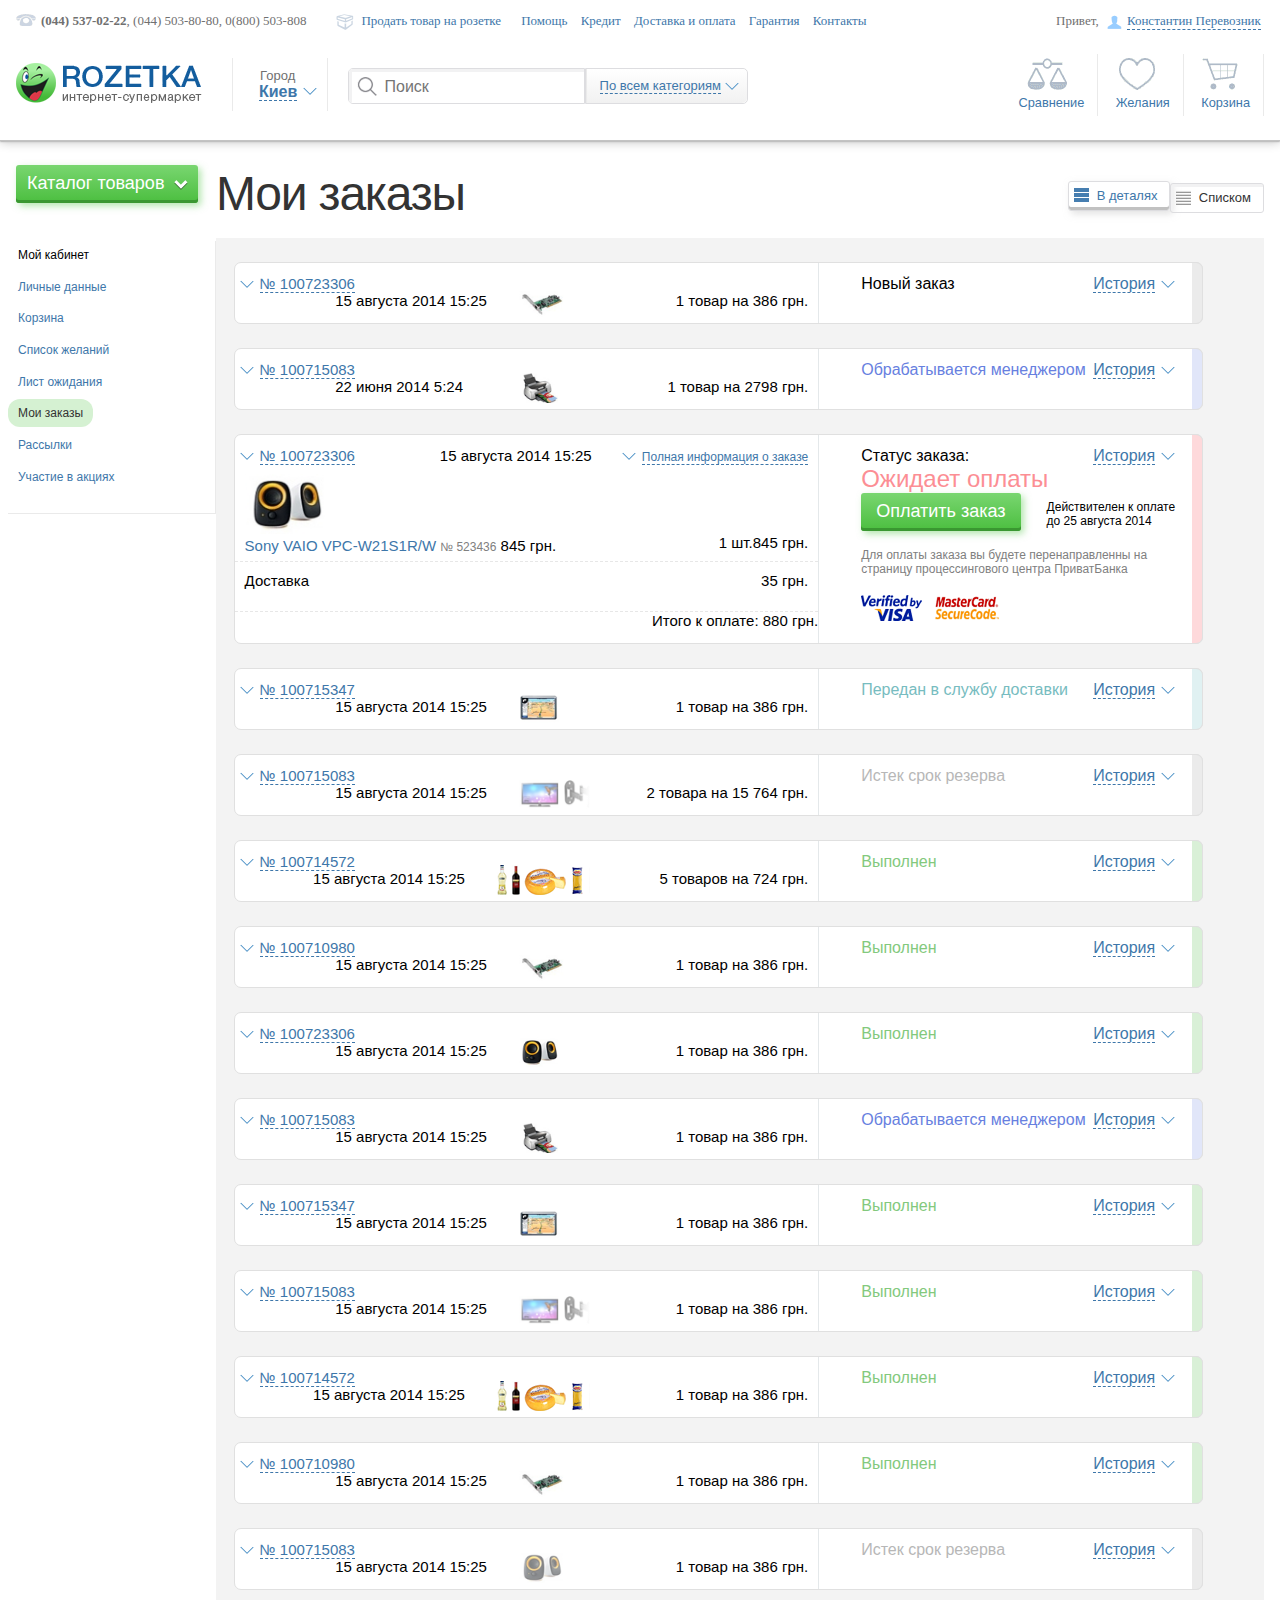
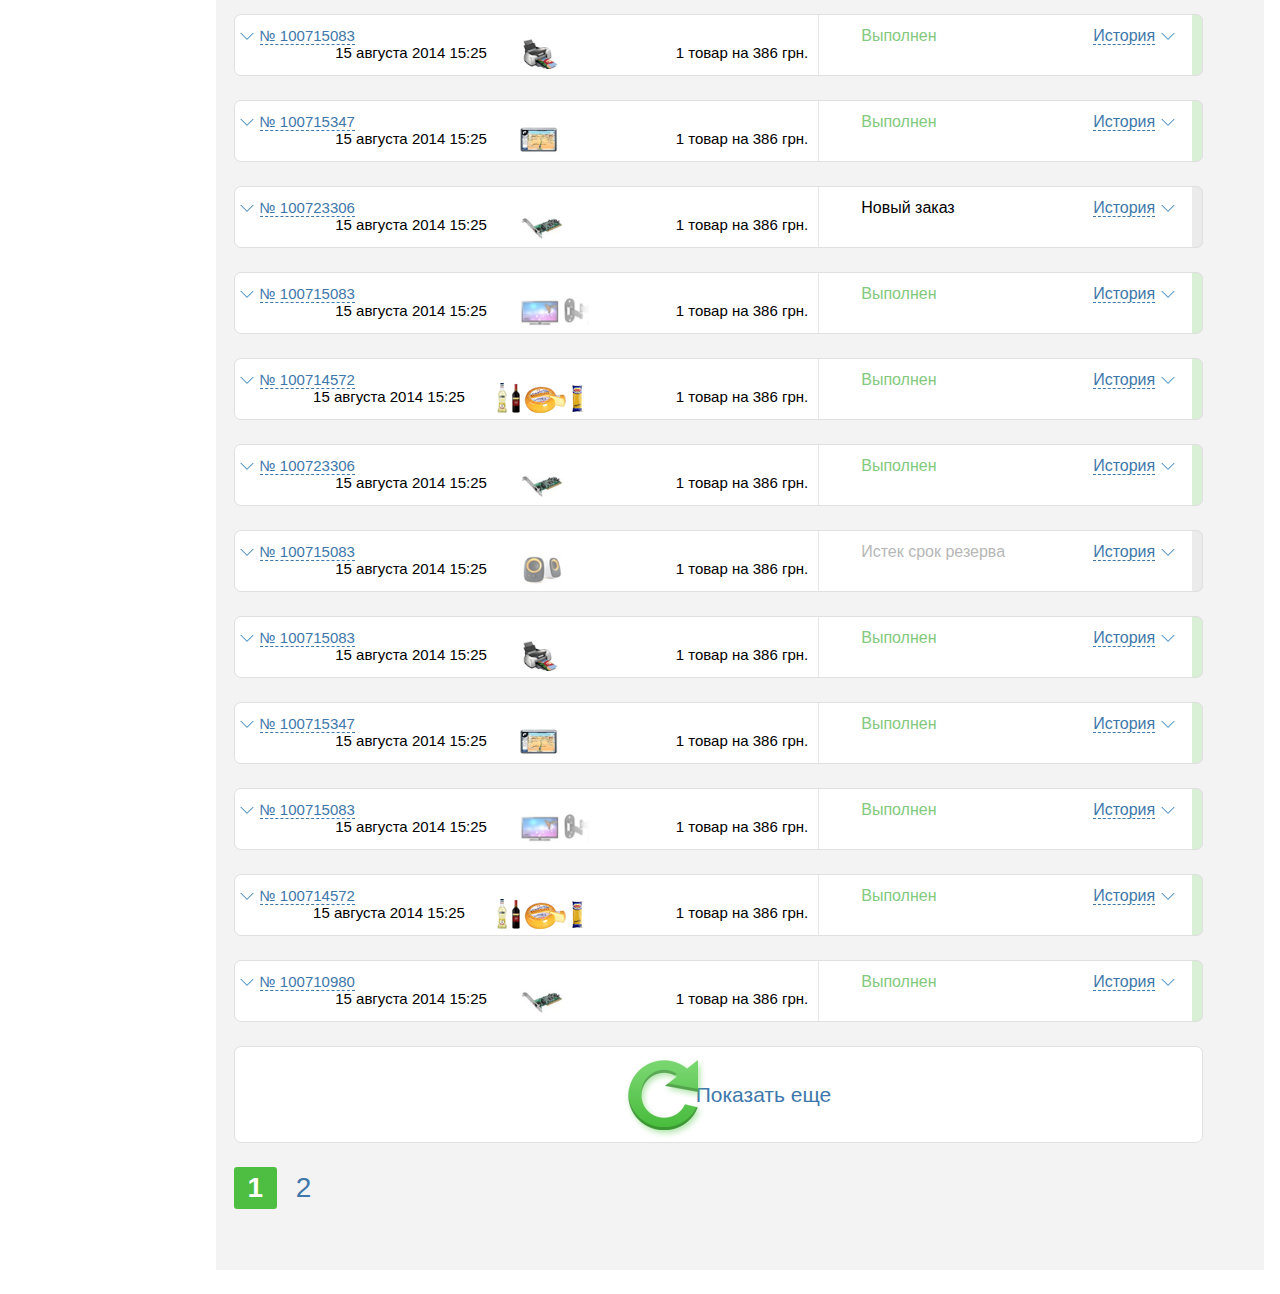
==== commit 381fedaf: "add pagination" ====
--- a/orders/index.html
+++ b/orders/index.html
@@ -3,7 +3,7 @@
 <head>
 	<meta charset="UTF-8">
 	<title>Мои заказы</title>
-	<link rel="stylesheet" href="style.css">
+	<link rel="stylesheet" href="css/style.css">
 </head>
 <body class="page">
 	
@@ -114,7 +114,7 @@
 								</div>
 							</div>
 						</div>
-						<div class="list-orders-item clearfix">
+						<div class="list-orders-item list-orders-item-processed clearfix">
 							<div class="orders-item-status">
 								<div class="item-status">
 									<div class="order-status processed">
@@ -142,7 +142,7 @@
 								</div>
 							</div>
 						</div>
-						<div class="list-orders-item full-info clearfix">
+						<div class="list-orders-item list-orders-item-waiting full-info clearfix">
 							<div class="orders-item-status">
 								<div class="item-status">
 									<div class="order-status">
@@ -201,7 +201,7 @@
 								<div class="total-amount">Итого к оплате: 880 грн.</div>
 							</div>
 						</div>
-						<div class="list-orders-item">
+						<div class="list-orders-item list-orders-item-transferred">
 							<div class="orders-item-status">
 								<div class="item-status">
 									<div class="order-status transferred">
@@ -346,7 +346,7 @@
 								</div>
 							</div>
 						</div>
-						<div class="list-orders-item">
+						<div class="list-orders-item list-orders-item-processed">
 							<div class="orders-item-status">
 								<div class="item-status">
 									<div class="order-status processed">
@@ -870,15 +870,17 @@
 								<a href="#" class="show-more">Показать еще</a>
 							</div>
 						</div>
+						<nav aria-label="Page navigation example">
+						    <ul class="pagination">
+							    <li class="page-item active"><a class="page-link" href="#">1</a></li>
+							    <li class="page-item"><a class="page-link" href="#">2</a></li>
+						    </ul>
+						</nav>
 					</div>
 				</div>
 
-				
 			</div>
 		</div>
 		
-		<div class="page__line">
-			
-		</div>
 </body>
 </html>
--- a/orders/css/style.css
+++ b/orders/css/style.css
@@ -0,0 +1,865 @@
+* {
+	padding: 0;
+	margin: 0;
+	box-sizing: border-box;
+	-webkit-box-sizing: border-box;
+}
+img {
+	max-width: 100%;
+	max-height: 100%;
+}
+ul li {
+	list-style: none;
+}
+.page {
+	width: 100%;
+	background-color: #fff;
+	font-family: Arial, Helvetica;
+
+}
+header {
+	width: 100%;
+	border-bottom: 1px solid #c3c3c3;
+	box-shadow: rgb(195, 195, 195) 0px 1px 10px 0px, rgb(51, 51, 51) 0px 0px 2px 0px;
+}
+.page__line {
+	max-width: 1440px;
+    min-width: 768px;
+	padding-left: 1em;
+	padding-right: 1em;
+	margin: 0 auto;
+}
+.nav-header {
+	padding-top: 1em;
+	font-family: 'Myriad Pro';
+	font-size: 13px;
+}
+.nav-header a {
+	color: #3e77aa;
+	text-decoration: none;
+}
+.nav-header a:hover {
+	color: #fb3f4c;
+	text-decoration: underline;
+}
+.header_user {
+	float: right;
+	position: relative;
+	min-width: 16em;
+}
+.header_user span {
+	display: inline-block;
+}
+.greeting {
+	color: #707070;
+	margin-right: 5px;
+}
+.header_user_name {
+	position: relative;
+}
+.header_user_name a {
+	padding-left: 20px;
+}
+.user-name-link span {
+	border-bottom: 1px dashed #3e77aa;
+}
+.header_user_name a:hover {
+	color: #3e77aa;
+}
+.user-name-link:hover::before {
+	background: url('../img/sprite_blue.png') no-repeat 0 -417px;
+}
+.header_user_name a::before {
+	content: "";
+	background: url('../img/sprite_blue.png') no-repeat 0 -401px;
+	width: 15px;
+	height: 14px;
+	top: 50%;
+    margin-top: -7px;
+    left: 0;
+    position: absolute;
+}
+.header_contacts_content {
+	overflow: hidden;
+}
+.header_contacts {
+	float: left;
+	margin: 0 15px 5px 0;
+	padding-left: 25px;
+	position: relative;
+}
+.phones {
+	color: #707070;
+}
+.phones::before {
+	content: "";
+	background: url('../img/sprite_blue.png') no-repeat 0 -386px;
+	width: 20px;
+	height: 12px;
+	top: 50%;
+    margin-top: -7px;
+    left: 0;
+    position: absolute;
+}
+.sell_goods {
+	float: left;
+	margin: 0 20px 5px 15px;
+	padding-left: 25px;
+	position: relative;
+}
+.sell {
+
+}
+.sell::before {
+	content: "";
+	background: url('../img/sell.png') no-repeat;
+	width: 18px;
+	height: 16px;
+	top: 50%;
+    margin-top: -7px;
+    left: 0;
+    position: absolute;
+}
+.header_menu {
+	display: inline-block;
+}
+.header_menu li {
+	display: inline-block;
+	margin-right: 10px;
+}
+.head__logo {
+	float: left;
+	margin-right: 15px;
+}
+.head__select_city {
+	float: left;
+	border-left: 1px solid #eaeaea;
+	border-right: 1px solid #eaeaea;
+	padding: 10px 10px 10px 5px;
+	margin-right: 20px;
+}
+.head__select_city_cap {
+	color: #707070;
+	font-size: 13px;
+	text-align: center;
+}
+.head__select_city_name {
+	padding: 0 0 0 21px;
+	position: relative;
+}
+.head__select_city_name a {
+	color: #3e77aa;
+	padding-right: 20px;
+	text-decoration: none;
+}
+.head__select_city_name a::after {
+	content: "";
+	background: url('../img/sprite_blue.png') no-repeat 0 0;
+	width: 14px;
+	height: 8px;
+	top: 60%;
+    margin-top: -7px;
+    right: 0;
+    position: absolute;
+}
+.head__select_city_name a strong {
+	border-bottom: 1px dashed #3e77aa;
+}
+.head__search_wrapper {
+	float: left;
+}
+.head__search_form {
+	padding-top: 10px;
+	position: relative;
+}
+.head-search-category {
+	float: right;
+	position: relative;
+	border: 1px solid #dddde0;
+    border-bottom-right-radius: 5px;
+    border-top-right-radius: 5px;
+}
+.head-search-category-link {
+	background: #f1f1f1;
+    border-left: 1px solid #eaeaea;
+    font-size: 13px;
+    display: inline-block;
+    height: 34px;
+    line-height: 34px;
+    padding: 0 26px 0 13px;
+    border-radius: 0 5px 5px 0;
+    color: #3e77aa;
+    text-decoration: none;
+    -webkit-box-sizing: border-box;
+    box-sizing: border-box;
+    background: -webkit-linear-gradient(top,#fff,#f1f1f1);
+    background: -ms-linear-gradient(top,#fff,#f1f1f1);
+    background: -moz-linear-gradient(top,#fff,#f1f1f1);
+    background: linear-gradient('to bottom',#fff,#f1f1f1);
+}
+.head-search-category-link::after {
+	content: "";
+	background: url('../img/sprite_blue.png') no-repeat 0 0;
+	width: 14px;
+	height: 8px;
+	top: 60%;
+    margin-top: -7px;
+    right: 8px;
+    position: absolute;
+}
+.head-search-category-link:hover::after {
+	background: url('../img/sprite_blue.png') no-repeat 0 -12px;
+}
+.head-search-category-link:hover {
+	color: #fc636e;
+}
+.head-search-category-link span {
+	border-bottom: 1px dashed #3e77aa;
+}
+.head-search-category-link:hover span {
+	border-bottom: 1px dashed #fc636e;
+}
+.head-search-input-wrapper {
+	height: 36px;
+	overflow: hidden;
+	border: 1px solid #dddde0;
+	border-radius: 5px 0 0 5px;
+    position: relative; 
+}
+.head-search-input-wrapper:before {
+	content: "";
+	background: url('../img/sprite.png') no-repeat 0 -64px;
+	width: 20px;
+	height: 19px;
+	top: 45%;
+    margin-top: -7px;
+    left: 8px;
+    position: absolute;
+}
+input {
+    color: #333;
+    display: inline-block;
+    font-family: Arial, Helvetica, sans-serif;
+    font-size: 100%;
+    height: 2.25em;
+    margin: 0;
+    padding-left: 1.7em;
+    vertical-align: middle;
+    -webkit-font-smoothing: antialiased;
+    border: 0;
+    text-indent: .5em;
+    outline: 0;
+    box-shadow: inset 2px 2px 0 1px #f2f2f3;
+}
+.head__user_buttons	{
+	float: right;
+	margin-top: -4px;
+}
+.user-button-item {
+	display: inline-block;
+	border-right: 1px solid #eaeaea;
+}
+.user-button-item a {
+	position: relative;
+	border: 1px solid transparent;
+    display: inline-block;
+    font-size: 0.8em;
+    padding: 40px 12px 0.36em;
+    color: #3e77aa;
+    text-decoration: none;
+}
+.user-button-item a:hover {
+	color: #fb3f4c;
+}
+.user-button-item a::before {
+	content: "";
+    top: 3px;
+    left: 50%;
+    margin-left: -24px;
+    position: absolute;
+}
+.button-link-compare::before {
+	background: url('../img/sprite_blue.png') no-repeat 0 -141px;
+	width: 40px;
+	height: 32px;
+}
+.button-link-desires::before {
+	background: url('../img/sprite_blue.png') no-repeat 0 -286px;
+	width: 36px;
+	height: 32px;
+}
+.button-link-basket::before {
+	background: url('../img/sprite_blue.png') no-repeat 0 -72px;
+	width: 36px;
+	height: 32px;
+}
+.section-nav {
+	width: 200px;
+	float: left;
+}
+.catalog {
+	margin-left: 0px;
+}
+.btn-link {
+    background-clip: padding-box;
+    border: 0;
+    cursor: pointer;
+    display: inline-block;
+    vertical-align: middle;
+    outline: 0em;
+    border-radius: 3px;
+    margin-bottom: 10px;
+    position: relative;
+}
+.catalog-btn-link {
+    background: #4bbe3f;
+    background: -webkit-linear-gradient(top, #79d670, #4bbe3f);
+    background: -ms-linear-gradient(top, #79d670, #4bbe3f);
+    background: -moz-linear-gradient(top, #79d670, #4bbe3f);
+    background: linear-gradient('to bottom', #79d670, #4bbe3f);
+    box-shadow: 3px 3px 7px 0 rgba(105, 206, 95, .5), inset 0 -3px 0 0 #3a9731;
+}
+.catalog-btn-link span {
+	padding: 7px 34px 9px 11px;
+	font-size: 18px;
+    line-height: 22px;
+    color: #fff;
+    text-shadow: 0 -1px 0 rgba(0, 0, 0, .3)
+    border: 0;
+    cursor: pointer;
+    display: inline-block;
+    z-index: 1;
+    outline: none;
+    text-align: center;
+    text-decoration: none;
+    white-space: nowrap;
+}
+.catalog-btn-link span::after {
+	content: "";
+	background: url('../img/sprite.png') no-repeat 0 -35px;
+	width: 14px;
+	height: 10px;
+	float: left;
+	top: 40%;
+	right: 10px;
+	position: absolute;
+}
+.orders-wrepper {
+	margin-left: 200px;
+	overflow: hidden;
+}
+.orders-header h1 {
+	float: left;
+	color: #333333;
+	font-size: 3em;
+    font-weight: normal;
+    line-height: 1.2em;
+    margin-bottom: 0.325em;
+    letter-spacing: -0.025em;
+}
+.display-types {
+	float: right;
+	margin-top: 16px;
+}
+.btn-link-blue {
+	border: 1px solid #dddde0;
+    box-shadow: 3px 3px 7px 0 rgba(200, 200, 200, .5), inset 0 -3px 0 0 #c1c1c1;
+    vertical-align: top;
+    margin-right: -5px;
+}
+.btn-link-item {
+	color: #3e77aa;
+	padding: 0.46em 0.92em 0.61em 2.15em;
+	font-size: 13px;
+    border: 0;
+    cursor: pointer;
+    display: inline-block;
+    position: relative;
+    outline: none;
+    text-decoration: none;
+    white-space: nowrap;
+}
+.btn-link-item::before {
+	content: "";
+	float: left;
+	top: 21%;
+	left: 5px;
+	position: absolute; 
+}
+.btn-link-blue .btn-link-item::before {
+	width: 15px;
+	height: 14px;
+	background: url('../img/shape_25_copy_6.png') no-repeat;
+}
+.btn-link-gray {
+    border: 1px solid #dddde0;
+    box-shadow: inset 2px 3px 0 0 #f2f2f3;
+    top: 2px;
+}
+.btn-link-gray .btn-link-item::before {
+	width: 15px;
+	height: 15px;
+	background: url('../img/shape_26_copy_2.png') no-repeat;
+}
+.btn-link-gray .btn-link-item {
+	color: #333;
+}
+.section-menu {
+	border-right: 1px solid #eaeaea;
+    border-bottom: 1px solid #eaeaea;
+    margin: 1.76923em 0 0 -8px;
+    padding: 0 0 1.15385em;
+}
+.section-menu-item {
+    margin-bottom: 0.23em;
+}
+.section-menu .section-menu-link {
+	text-decoration: none;
+	color: #3e77aa;
+	font-size: 12px;
+	display: inline-block;
+    padding: 7px 10px;
+}
+.section-menu-item span {
+    font-size: 12px;
+    padding: 7px 10px;
+    display: block;
+}
+.section-menu .active a {
+    color: #333;
+    background: #d5f1d2;
+    border-radius: 12px;
+}
+.list-orders {
+	background: #f3f3f3;
+    padding: 1.5em 3.8em 3.8em 1.1em;
+}
+.list-orders-item {
+	background: #fff;
+    border: 1px solid #e0e0e0;
+    border-radius: 7px;
+    margin-bottom: 1.5em;
+    position: relative;
+    cursor: pointer;
+}
+.list-orders-item:hover {
+	box-shadow: 0 0 10px rgba(0,0,0,0.5);
+}
+.list-orders-item:hover .order-number a {
+	color: #fc8e94;
+}
+.list-orders-item:hover .order-number a::before {
+	background: url('../img/sprite_blue.png') no-repeat 0 -12px;
+}
+.list-orders-item:hover .order-number a span {
+	border-bottom: 1px dashed #fc8e94;
+}
+.list-orders-item::before {
+    content: "";
+    background: #ebebeb;
+    border: 1px solid #e0e0e0;
+    border-left: 0;
+    border-radius: 0 7px 7px 0;
+    width: 10px;
+    position: absolute;
+    top: -1px;
+    right: -1px;
+    bottom: -1px;
+}
+.list-orders-item-ok::before {
+	background: #d9f0d7;
+}
+.list-orders-item-processed::before {
+	background: #e1e6f9;
+}
+.list-orders-item-waiting::before {
+	background: #fed9db;
+}
+.list-orders-item-transferred::before {
+	background: #e0f1f2;
+}
+.orders-item-status {
+    border-left: 1px solid #e4e8ea;
+    float: right;
+    width: 24em;
+    margin-left: -1px;
+    padding: 12px;
+}
+.order-status {
+
+}
+.item-status .ok {
+	color: #83c97d;
+}
+.processed {
+	color: #6780e0;
+}
+.transferred {
+	color: #77bcc0;
+}
+.expired {
+	color: #b7b7b7;
+}
+.info-product {
+    font-size: 15px;
+    overflow: hidden;
+    padding: 12px 0 6px 0;
+    border-right: 1px solid #e4e8ea;
+}
+.order-number {
+    float: left;
+    position: relative;
+    margin-right: 10px; 
+    width: 150px;
+}
+.order-number a {
+    color: #3e77aa;
+    text-decoration: none;
+    padding-left: 25px;
+}
+.order-number a::before {
+    content: "";
+    background: url('../img/sprite_blue.png') no-repeat 0 0;
+    width: 14px;
+    height: 8px;
+    float: left;
+    top: 28%;
+    left: 5px;
+    position: absolute; 
+}
+.order-number a span {
+    border-bottom: 1px dashed #3e77aa;
+}
+.order-wrapper {
+	float: right;
+}
+.order-date {
+    float: left;
+    width: 170px;
+    margin: 0 7px;
+}
+.product {
+    overflow: hidden;
+    margin-left: 190px;
+    margin-right: 210px;
+    min-width: 6em;
+    height: 30px;
+    position: relative;
+    margin-top: -5px;
+}
+.product::before {
+	content: "";
+    position: absolute;
+    width: 30px;
+    right: 0;
+    top: 0;
+    height: 100%;
+    background: -webkit-linear-gradient(left, rgba(255, 255, 255, 0), rgba(255, 255, 255, .8) 20%, #fff 40%, #fff);
+    background: -ms-linear-gradient(left, rgba(255, 255, 255, 0), rgba(255, 255, 255, .8) 20%, #fff 40%, #fff);
+    background: -moz-linear-gradient(left, rgba(255, 255, 255, 0), rgba(255, 255, 255, .8) 20%, #fff 40%, #fff);
+    background: linear-gradient('to right', rgba(255, 255, 255, 0), rgba(255, 255, 255, .8) 20%, #fff 40%, #fff);
+}
+.price-product {
+    float: right;
+    width: 190px;
+    margin: 0 10px 0 3px;
+    text-align: right;
+}
+
+.order-status {
+    float: left;
+    margin-left: 30px;
+}
+.history {
+    float: right;
+    position: relative;
+    margin-right: 10px;
+}
+.history a {
+    color: #3e77aa;
+    text-decoration: none;
+    padding-right: 25px;
+}
+.history a span {
+    border-bottom: 1px dashed #3e77aa;
+}
+.history a::after {
+    content: "";
+    background: url('../img/sprite_blue.png') no-repeat 0 0;
+    width: 14px;
+    height: 8px;
+    float: left;
+    top: 28%;
+    right: 5px;
+    position: absolute; 
+}
+.list-orders-item-more {
+	background: #fff;
+    border: 1px solid #e0e0e0;
+    border-radius: 7px;
+    margin-bottom: 1.5em;
+    position: relative;
+    padding: 10px;
+    text-align: center;
+}
+.list-orders-item-show-more {
+	height: 75px;
+    position: relative;
+}
+.list-orders-item-more .show-more {
+    font-size: 21px;
+    padding-left: 90px;
+    vertical-align: middle;
+    line-height: 75px;
+    text-decoration: none;
+    color: #3e77aa;
+}
+.list-orders-item-more .show-more::before {
+    content: "";
+    background: url('../img/reload-icon_2.png') no-repeat;
+    width: 82px;
+    height: 82px;
+    float: left;
+    top: 0;
+    left: 40%;
+    position: absolute;
+}
+
+/*------Развернутый заказ---------*/
+
+.order-status h2 {
+    color: #fc8e94;
+    font-weight: 300;
+}
+.order-actions {
+    width: 100%;
+    height: 50px;
+}
+.order-btn {
+    width: 60%;
+    float: left;
+    padding-left: 30px;
+}
+.btn-payment {
+    padding: 7px 15px 9px 15px;
+    font-size: 18px;
+    line-height: 22px;
+    color: #fff;
+    text-shadow: 0 -1px 0 rgba(0, 0, 0, .3)
+    border: 0;
+    cursor: pointer;
+    display: inline-block;
+    z-index: 1;
+    outline: none;
+    text-align: center;
+    text-decoration: none;
+    background: #4bbe3f;
+    background: -webkit-linear-gradient(top, #79d670, #4bbe3f);
+    background: -ms-linear-gradient(top, #79d670, #4bbe3f);
+    background: -moz-linear-gradient(top, #79d670, #4bbe3f);
+    background: linear-gradient('to bottom', #79d670, #4bbe3f);
+    box-shadow: 3px 3px 7px 0 rgba(105, 206, 95, .5), inset 0 -3px 0 0 #3a9731;
+}
+.due-date {
+    width: 40%;
+    float: left;
+    font-size: 12px;
+    padding: 7px 10px 7px 0;
+}
+.info-payment {
+    width: 100%;
+    font-size: 12px;
+    padding: 5px 10px 5px 30px;
+    color: gray;
+}
+.cards {
+    width: 100%;
+    line-height: 50px;
+    padding-left: 30px;
+}
+.cards img {
+    vertical-align: middle;
+}
+.order-full-info {
+	float: right;
+    position: relative;
+    text-align: right;
+    padding-right: 10px;
+}
+.order-full-info a {
+    color: #3e77aa;
+    font-size: 12px;
+    text-decoration: none;
+    padding-left: 25px;
+}
+.order-full-info a:hover {
+    color: #fc8e94;
+}
+.order-full-info a::before {
+    content: "";
+    background: url('../img/sprite_blue.png') no-repeat 0 0;
+    width: 14px;
+    height: 8px;
+    float: left;
+    top: 28%;
+    left: 5px;
+    position: absolute; 
+}
+.order-full-info a:hover::before {
+    background: url('../img/sprite_blue.png') no-repeat 0 -12px;
+}
+.order-full-info a span {
+    border-bottom: 1px dashed #3e77aa;
+}
+.order-full-info a span:hover {
+    border-bottom: 1px dashed #fc8e94;
+}
+.item-details {
+    width: 100%;
+}
+.product-image {
+    width: 100%;
+    height: 60px;
+}
+.name-product a {
+    color: #3e77aa;
+    text-decoration: none;
+}
+.name-product a span {
+    color: grey;
+    font-size: 12px;
+}
+.item-details_sell {
+    float: right;
+    text-align: right;
+}
+.quantity {
+    float: left;
+}
+.price {
+    float: right;
+}
+.item-details {
+    width: 100%;
+    height: 50px;
+    padding: 10px;
+    border-bottom: 1px dashed #e7e7e7;
+}
+.delivery {
+    float: left;
+}
+.total-amount {
+    float: right;
+}
+.full-info .row {
+	margin: 0;
+}
+/*------and--------*/
+.pagination li {
+	display: inline-block;
+	padding: 5px 14px;
+    border-radius: 3px;
+    font-size: 28px;
+}
+.pagination .active {
+    background: #4dbe41;
+}
+.pagination .active a {
+    color: #fff; 
+    font-weight: 600;
+}
+.page-link {
+	text-decoration: none;
+	color: #3e77aa;
+}
+
+.clearfix:after {
+    content: ".";
+    display: block;
+    clear: both;
+    visibility: hidden;
+    line-height: 0;
+    height: 0;
+}
+.row {
+    width: 100%;
+    margin: 1.5em 0;
+    display: table;
+}
+.row::after,
+.row::befor {
+    width: 100%;
+    clear: both;
+}
+[class*='col-'] {
+    display: inline-block;
+    float: left;
+    word-wrap: break-word;
+    padding: 1em;
+    box-sizing: border-box;
+}
+@media screen and (min-width: 770px) and (max-width:1000px){
+    .col-sm-1 { width: 8.33333333%; }
+    .col-sm-2 { width: 16.66666667%; }
+    .col-sm-3 { width: 25%; }
+    .col-sm-4 { width: 33.33333333%; }
+    .col-sm-5 { width: 41.66666667%; }
+    .col-sm-6 { width: 50%; }
+    .col-sm-7 { width: 58.33333333%; }
+    .col-sm-8 { width: 66.66666667%; }
+    .col-sm-9 { width: 75%; }
+    .col-sm-10{ width: 83.33333333%; }
+    .col-sm-11{ width: 91.66666667%; }
+    .col-sm-12{ width: 100%; }
+    .page__line {
+		min-width: 768px;
+	}
+	.order-wrapper {
+	    width: 100%;
+	}
+}
+@media screen and (min-width: 1001px) and (max-width:1200px){
+    .col-md-1 { width: 8.33333333%; }
+    .col-md-2 { width: 16.66666667%; }
+    .col-md-3 { width: 25%; }
+    .col-md-4 { width: 33.33333333%; }
+    .col-md-5 { width: 41.66666667%; }
+    .col-md-6 { width: 50%; }
+    .col-md-7 { width: 58.33333333%; }
+    .col-md-8 { width: 66.66666667%; }
+    .col-md-9 { width: 75%; }
+    .col-md-10{ width: 83.33333333%; }
+    .col-md-11{ width: 91.66666667%; }
+    .col-md-12{ width: 100%; }
+    .page__line {
+		max-width: 1024px;
+	}
+	.order-wrapper {
+	    width: 100%;
+	}
+}
+@media screen and (min-width: 1201px) and (max-width:1200px){
+    .col-lg-1 { width: 8.33333333%; }
+    .col-lg-2 { width: 16.66666667%; }
+    .col-lg-3 { width: 25%; }
+    .col-lg-4 { width: 33.33333333%; }
+    .col-lg-5 { width: 41.66666667%; }
+    .col-lg-6 { width: 50%; }
+    .col-lg-7 { width: 58.33333333%; }
+    .col-lg-8 { width: 66.66666667%; }
+    .col-lg-9 { width: 75%; }
+    .col-lg-10{ width: 83.33333333%; }
+    .col-lg-11{ width: 91.66666667%; }
+    .col-lg-12{ width: 100%; }
+    .page__line {
+		max-width: 1440px;
+	}
+	.order-wrapper {
+	    width: 100%;
+	}
+}
+@media screen and (min-width: 1380px){
+	.order-wrapper {
+	    width: 75%;
+	}
+}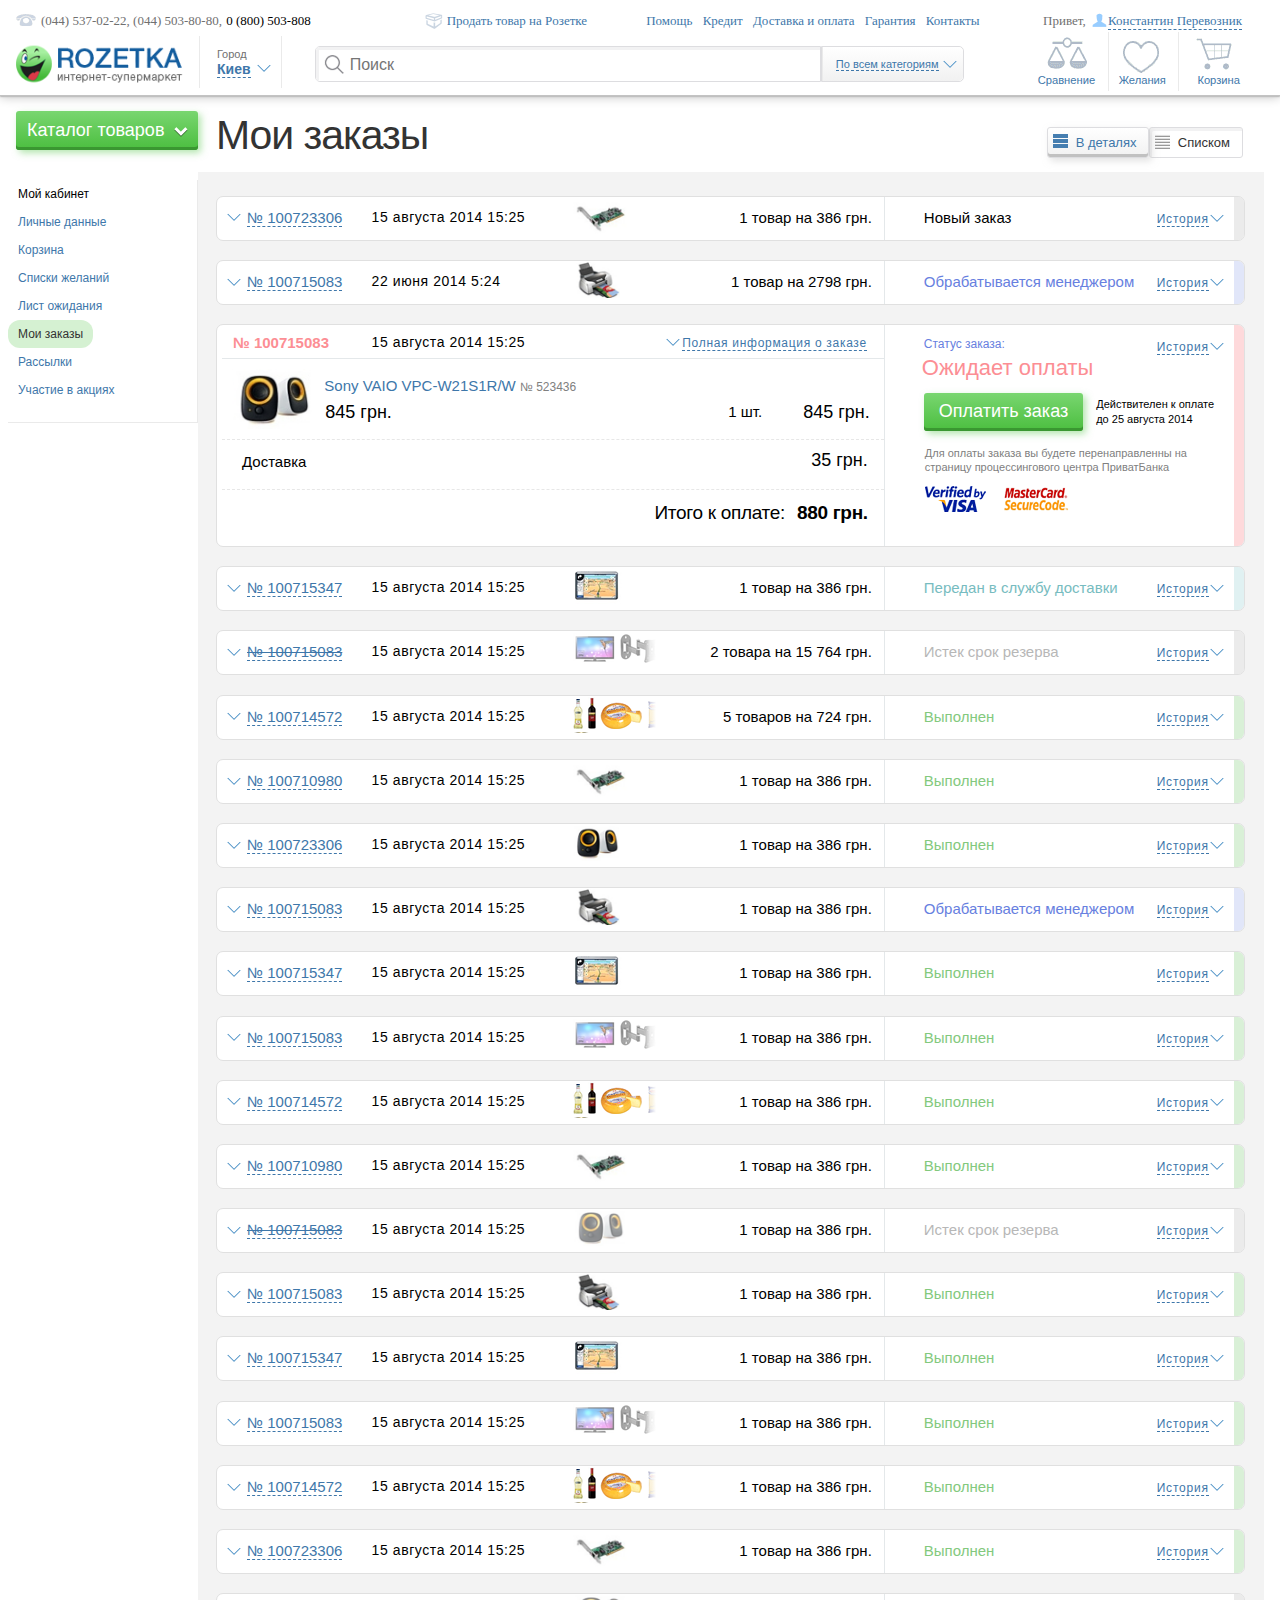
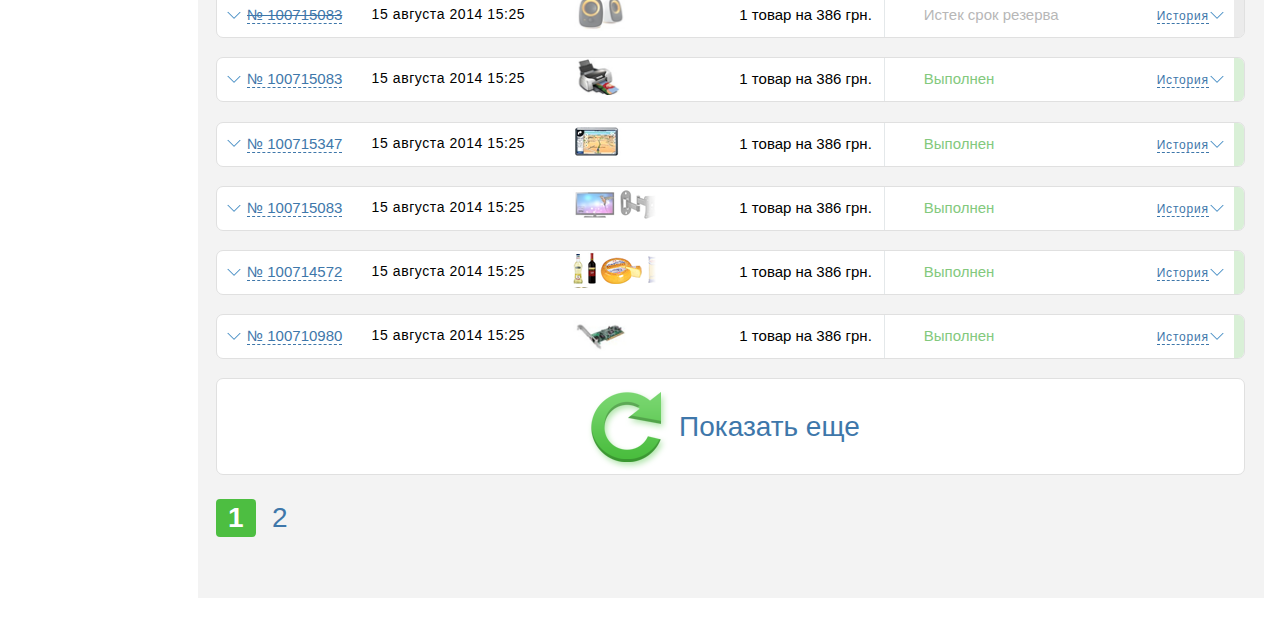
==== commit 3bdeb23f: "Adjusted PerfectPixel" ====
--- a/orders/index.html
+++ b/orders/index.html
@@ -6,881 +6,991 @@
 	<link rel="stylesheet" href="css/style.css">
 </head>
 <body class="page">
-	
-		<header>
-			<div class="page__line">
-				<nav class="nav-header clearfix">
-					<div class="header_user">
-						<span class="greeting">Привет,</span>
-						<span class="header_user_name"><a href="#" class="user-name-link"><span>Константин Перевозник</span></a></span>
-					</div>
-					<div class="header_contacts_content">
-						<div class="header_contacts">
-						<span class="phones"><strong>(044) 537-02-22</strong>, (044) 503-80-80, 0(800) 503-808</span>
-					</div>
-					<div class="sell_goods clearfix">
-						<a href="#"><span class="sell">Продать товар на розетке</span></a>
-					</div>
-					<ul class="header_menu">
-						<li><a href="#">Помощь</a></li>
-						<li><a href="#">Кредит</a></li>
-						<li><a href="#">Доставка и оплата</a></li>
-						<li><a href="#">Гарантия</a></li>
-						<li><a href="#">Контакты</a></li>
-					</ul>
-					</div>
-				</nav>
-				<div class="head row">
-					<div class="head__logo">
-						<div class="logo">
-							<a href="#"><img src="img/logo.png" alt="" class="logo__img" width="201" height="51"></a>
-						</div>
-					</div>
-					<div class="head__select_city">
-						<div class="head__select_city_cap">Город</div>
-						<div class="head__select_city_name">
-							<a href="#"><strong>Киев</strong></a>
-						</div>
-					</div>
-					<div class="head__search_wrapper">
-						<form action="" class="head__search_form">
-							<div class="head-search-category">
-								<a href="#" class="head-search-category-link"><span>По всем категориям</span></a>
-							</div>
-							<div class="head-search-input-wrapper">
-								<input type="text" placeholder="Поиск">
-							</div>
-						</form>
-					</div>
-					<ul class="head__user_buttons">
-						<li class="user-button-item"><a href="#" class="button-link-compare"><span>Сравнение</span></a></li>
-						<li class="user-button-item"><a href="#" class="button-link-desires"><span>Желания</span></a></li>
-						<li class="user-button-item"><a href="#" class="button-link-basket"><span>Корзина</span></a></li>
+	<header class="header">
+		<div class="page__line">
+			<nav class="nav header__nav clearfix">
+				<div class="nav__user user">
+					<span class="user__greeting">Привет,</span>
+					<span class="user__name name"><a href="#" class="name__link"><span>Константин Перевозник</span></a></span>
+				</div>
+				<div class="nav__site navigation">
+					<div class="navigation__contacts contacts">
+						<span class="contacts__phones"><strong>(044) 537-02-22</strong>, (044) 503-80-80,</span> <span>0 (800) 503-808</span>
+					</div>
+					<div class="navigation__sell-goods sell-goods clearfix">
+						<a href="#" class="sell-goods__link"><span class="sell">Продать товар на Pозетке</span></a>
+					</div>
+					<ul class="navigation__menu menu">
+						<li class="menu__item item"><a href="#" class="item__link">Помощь</a></li>
+						<li class="menu__item item"><a href="#" class="item__link">Кредит</a></li>
+						<li class="menu__item item"><a href="#" class="item__link">Доставка и оплата</a></li>
+						<li class="menu__item item"><a href="#" class="item__link">Гарантия</a></li>
+						<li class="menu__item item"><a href="#" class="item__link">Контакты</a></li>
 					</ul>
 				</div>
+			</nav>
+			<div class="header__wrapper wrapper row">
+				<div class="wrapper__logo logo">
+					<div class="logo__img img">
+						<a href="#" class="img__link"><img src="img/logo.png" alt="" width="201" height="51"></a>
+					</div>
+				</div>
+				<div class="wrapper__city city">
+					<div class="city__select">Город</div>
+					<div class="city__name name">
+						<a href="#" class="name_link"><strong>Киев</strong></a>
+					</div>
+				</div>
+				<div class="wrapper__form form">
+					<form action="" class="form__search search">
+						<div class="search__category category">
+							<a href="#" class="category__link"><span>По всем категориям</span></a>
+						</div>
+						<div class="search__input">
+							<input type="text" placeholder="Поиск">
+						</div>
+					</form>
+				</div>
+				<ul class="wrapper__user-buttons">
+					<li class="user-button__item user-button__item_compare button"><a href="#" class="button__link_compare"><span>Сравнение</span></a></li>
+					<li class="user-button__item user-button__item_desires button"><a href="#" class="button__link_desires"><span>Желания</span></a></li>
+					<li class="user-button__item user-button__item_basket button"><a href="#" class="button__link_basket"><span>Корзина</span></a></li>
+				</ul>
 			</div>
-		</header>
-		<div class="row">
-			<div class="page__line">
-				<div class="section-nav">
-					<div class="catalog">
-						<a href="#" class="btn-link catalog-btn-link"><span>Каталог товаров</span></a>
-					</div>
-					<ul class="section-menu">
-						<li class="section-menu-item"><span>Мой кабинет</span></li>
-						<li class="section-menu-item"><a href="#" class="section-menu-link">Личные данные</a></li>
-						<li class="section-menu-item"><a href="#" class="section-menu-link">Корзина</a></li>
-						<li class="section-menu-item"><a href="#" class="section-menu-link">Список желаний</a></li>
-						<li class="section-menu-item"><a href="#" class="section-menu-link">Лист ожидания</a></li>
-						<li class="section-menu-item active"><a href="#" class="section-menu-link">Мои заказы</a></li>
-						<li class="section-menu-item"><a href="#" class="section-menu-link">Рассылки</a></li>
-						<li class="section-menu-item"><a href="#" class="section-menu-link">Участие в акциях</a></li>
-					</ul>
+		</div>
+	</header>
+		
+	<div class="row main">
+		<div class="page__line">
+			<div class="section__nav nav">
+				<div class="nav__btn btn">
+					<a href="#" class="btn__link btn__link_catalog"><span>Каталог товаров</span></a>
 				</div>
-				<div class="orders-wrepper clearfix">
-					<div class="orders-header clearfix">
-						<h1>Мои заказы</h1>
-						<div class="display-types">
-							<div class="btn-link btn-link-blue"><a href="#" class="btn-link-item">В деталях</a></div>
-							<div class="btn-link btn-link-gray"><a href="#" class="btn-link-item">Списком</a></div>
-						</div>
-					</div>
-					<div class="list-orders">
-						<div class="list-orders-item clearfix">
-							<div class="orders-item-status">
-								<div class="item-status">
-									<div class="order-status">
-										Новый заказ
-									</div>	
-									<div class="history">
-										<a href="#"><span>История</span></a>
-									</div>
-								</div>
-							</div>
-							<div class="info-product">
-								<div class="order-number">
-									<a href="#"><span>№ 100723306</span></a>
-								</div>
-								<div class="order-wrapper">
-									<div class="order-date">
+				<ul class="section__menu menu">
+					<li class="menu__item"><span>Мой кабинет</span></li>
+					<li class="menu__item"><a href="#" class="section-menu-link">Личные данные</a></li>
+					<li class="menu__item"><a href="#" class="section-menu-link">Корзина</a></li>
+					<li class="menu__item"><a href="#" class="section-menu-link">Списки желаний</a></li>
+					<li class="menu__item"><a href="#" class="section-menu-link">Лист ожидания</a></li>
+					<li class="menu__item menu__item_active"><a href="#" class="section-menu-link">Мои заказы</a></li>
+					<li class="menu__item"><a href="#" class="section-menu-link">Рассылки</a></li>
+					<li class="menu__item"><a href="#" class="section-menu-link">Участие в акциях</a></li>
+				</ul>
+			</div>
+			<div class="section__orders orders">
+				<div class="orders__header display clearfix">
+					<h1>Мои заказы</h1>
+					<div class="display__types btn">
+						<div class="btn__item btn__item_blue"><a href="#" class="btn-link">В деталях</a></div>
+						<div class="btn__item btn__item_gray"><a href="#" class="btn-link">Списком</a></div>
+					</div>
+				</div>
+				<div class="orders__list list">
+					<div class="list__descripion descripion clearfix">
+						<div class="descripion__orders wrapper">
+							<div class="wrapper__order order">
+								<div class="order__status">
+									Новый заказ
+								</div>	
+								<div class="order__history">
+									<a href="#"><span>История</span></a>
+								</div>
+							</div>
+						</div>
+						<div class="descripion__product product">
+							<div class="product__number">
+								<a href="#"><span>№ 100723306</span></a>
+							</div>
+							<div class="product__info info">
+								<div class="info__date">
+									15 августа 2014 15:25
+								</div>
+								<div class="info__price">
+									1 товар на 386 грн.
+								</div>
+								<div class="info__img">
+									<img src="img/layer_7_copy.png" alt="">
+								</div>
+							</div>
+						</div>
+					</div>
+					<div class="list__descripion descripion list__descripion_processed clearfix">
+						<div class="descripion__orders wrapper">
+							<div class="wrapper__order order">
+								<div class="order__status order__status_processed">
+									Обрабатывается менеджером
+								</div>	
+								<div class="order__history">
+									<a href="#"><span>История</span></a>
+								</div>
+							</div>
+						</div>
+						<div class="descripion__product product">
+							<div class="product__number">
+								<a href="#"><span>№ 100715083</span></a>
+							</div>
+							<div class="product__info info">
+								<div class="info__date">
+									22 июня 2014 5:24
+								</div>
+								<div class="info__price">
+									1 товар на 2798 грн.
+								</div>
+								<div class="info__img">
+									<img src="img/layer_8_copy.png" alt="">
+								</div>
+							</div>
+						</div>
+					</div>
+					<div class="list__descripion descripion list__descripion_waiting list__descripion_full-info clearfix">
+						<div class="descripion__orders wrapper">
+							<div class="wrapper__order order">
+								<div class="order__history">
+									<a href="#"><span>История</span></a>
+								</div>
+								<div class="order__status order__status_processed">
+									Статус заказа: 
+								</div>
+								<h2 class="expects row">Ожидает оплаты</h2>	
+							</div>
+							<div class="wrapper__order-actions row">
+								<div class="btn__payment btn">
+									<a href="#" class="btn__link btn__link_payment">Оплатить заказ</a>
+								</div>
+								<div class="due-date">Действителен к оплате до 25 августа 2014</div>
+							</div>
+							<div class="info-payment col-lg-12">
+								Для оплаты заказа вы будете перенаправленны на страницу процессингового центра ПриватБанка
+							</div>
+							<div class="cards col-lg-12">
+								<img src="img/layer_3_2.png" alt="ViSA">
+								<img src="img/layer_4_2.png" alt="MasterCard">
+							</div>
+						</div>
+						<div class="descripion__product">
+							<div class="row wrapper_left wrapper">
+								<div class="product__number product__number_red">
+									<a href="#"><strong>№ 100715083</strong></a>
+								</div>
+								<div class="product__info info">
+									<div class="info__date">
 										15 августа 2014 15:25
 									</div>
-									<div class="price-product">
-										1 товар на 386 грн.
+									<div class="info__order-full">
+										<a href="#"><span>Полная информация о заказе</span></a>
 									</div>
-									<div class="product">
-										<img src="img/layer_7_copy.png" alt="">
+								</div>
+							</div>								
+							<div class="item-details row">
+								<div class="product-image">
+									<img src="img/layer_5_2.jpg" alt="">
+									<div class="name-product">
+										<a href="#">Sony VAIO VPC-W21S1R/W <span>№ 523436</span></a>
+										<strong>845 грн.</strong>
 									</div>
 								</div>
-							</div>
-						</div>
-						<div class="list-orders-item list-orders-item-processed clearfix">
-							<div class="orders-item-status">
-								<div class="item-status">
-									<div class="order-status processed">
-										Обрабатывается менеджером
-									</div>	
-									<div class="history">
-										<a href="#"><span>История</span></a>
-									</div>
-								</div>
-							</div>
-							<div class="info-product">
-								<div class="order-number">
-									<a href="#"><span>№ 100715083</span></a>
-								</div>
-								<div class="order-wrapper">
-									<div class="order-date">
-										22 июня 2014 5:24
-									</div>
-									<div class="price-product">
-										1 товар на 2798 грн.
-									</div>
-									<div class="product">
-										<img src="img/layer_8_copy.png" alt="">
-									</div>
-								</div>
-							</div>
-						</div>
-						<div class="list-orders-item list-orders-item-waiting full-info clearfix">
-							<div class="orders-item-status">
-								<div class="item-status">
-									<div class="order-status">
-										Статус заказа: <h2>Ожидает оплаты</h2>
-									</div>	
-									<div class="history">
-										<a href="#"><span>История</span></a>
-									</div>
-								</div>
-								<div class="order-actions row">
-									<div class="order-btn">
-										<a href="#" class="btn-link btn-payment">Оплатить заказ</a>
-									</div>
-									<div class="due-date">Действителен к оплате до 25 августа 2014</div>
-								</div>
-								<div class="info-payment">
-									Для оплаты заказа вы будете перенаправленны на страницу процессингового центра ПриватБанка
-								</div>
-								<div class="cards">
-									<img src="img/layer_3_2.png" alt="ViSA">
-									<img src="img/layer_4_2.png" alt="MasterCard">
-								</div>
-							</div>
-							<div class="info-product">
-								<div class="row">
-									<div class="order-number">
-										<a href="#"><span>№ 100723306</span></a>
-									</div>
-									<div class="order-wrapper">
-										<div class="order-date">
-											15 августа 2014 15:25
-										</div>
-										<div class="order-full-info">
-											<a href="#"><span>Полная информация о заказе</span></a>
-										</div>
-									</div>
-								</div>
-								
-								<div class="item-details row">
-									<div class="product-image">
-										<img src="img/layer_5_2.jpg" alt="">
-										<div class="name-product">
-											<a href="#">Sony VAIO VPC-W21S1R/W <span>№ 523436</span></a>
-											845 грн.
-										</div>
-									</div>
-									<div class="item-details_sell">
-										<div class="quantity">1 шт.</div>
-										<div class="price">845 грн.</div>
-									</div>
-								</div>
-								<div class="item-details row">
-									<div class="delivery">Доставка</div>
-									<div class="price">35 грн.</div>
-								</div>
-								<div class="total-amount">Итого к оплате: 880 грн.</div>
-							</div>
-						</div>
-						<div class="list-orders-item list-orders-item-transferred">
-							<div class="orders-item-status">
-								<div class="item-status">
-									<div class="order-status transferred">
-										Передан в службу доставки
-									</div>	
-									<div class="history">
-										<a href="#"><span>История</span></a>
-									</div>
-								</div>
-							</div>
-							<div class="info-product">
-								<div class="order-number">
-									<a href="#"><span>№ 100715347</span></a>
-								</div>
-								<div class="order-wrapper">
-									<div class="order-date">
+								<div class="item-details_sell">
+									<div class="quantity">1 шт.</div>
+									<div class="price">845 грн.</div>
+								</div>
+							</div>
+							<div class="item-details">
+								<div class="delivery">Доставка</div>
+								<div class="price">35 грн.</div>
+							</div>
+							<div class="total-amount "><span>Итого к оплате: </span><strong class="sum">880 грн.</strong></div>
+						</div>
+					</div>
+					<div class="list__descripion descripion list__descripion_transferred">
+						<div class="descripion__orders wrapper">
+							<div class="wrapper__order order">
+								<div class="order__status order__status_transferred">
+									Передан в службу доставки
+								</div>	
+								<div class="order__history">
+									<a href="#"><span>История</span></a>
+								</div>
+							</div>
+						</div>
+						<div class="descripion__product product">
+							<div class="product__number">
+								<a href="#"><span>№ 100715347</span></a>
+							</div>
+							<div class="product__info info">
+								<div class="info__date">
+									15 августа 2014 15:25
+								</div>
+								<div class="info__price">
+									1 товар на 386 грн.
+								</div>
+								<div class="info__img">
+									<img src="img/layer_9_copy.png" alt="">
+								</div>
+							</div>
+						</div>
+					</div>
+					<div class="list__descripion descripion">
+						<div class="descripion__orders wrapper">
+							<div class="wrapper__order order">
+								<div class="order__status order__status_expired">
+									Истек срок резерва
+								</div>	
+								<div class="order__history">
+									<a href="#"><span>История</span></a>
+								</div>
+							</div>
+						</div>
+						<div class="descripion__product product">
+							<div class="product__number">
+								<a href="#"><span class="line-through">№ 100715083</span></a>
+							</div>
+							<div class="product__info info">
+								<div class="info__date">
+									15 августа 2014 15:25
+								</div>
+								<div class="info__price">
+									2 товара на 15 764 грн.
+								</div>
+								<div class="info__img">
+									<img src="img/layer_10_copy.png" alt="">
+									<img src="img/layer_21_copy.png" alt="">
+								</div>
+							</div>
+						</div>
+					</div>
+					<div class="list__descripion descripion list__descripion_ok">
+						<div class="descripion__orders wrapper">
+							<div class="wrapper__order order">
+								<div class="order__status order__status_ok">
+									Выполнен
+								</div>	
+								<div class="order__history">
+									<a href="#"><span>История</span></a>
+								</div>
+							</div>
+						</div>
+						<div class="descripion__product product">
+							<div class="product__number">
+								<a href="#"><span>№ 100714572</span></a>
+							</div>
+							<div class="product__info info">
+								<div class="info__date">
+									15 августа 2014 15:25
+								</div>
+								<div class="info__price">
+									5 товаров на 724 грн.
+								</div>
+								<div class="info__img">
+									<img src="img/layer_14_copy.png" alt="">
+									<img src="img/layer_23_copy.png" alt="">
+									<img src="img/layer_16_copy.png" alt="">
+									<img src="img/layer_20_copy.png" alt="">
+									<img src="img/layer_18_copy.png" alt="">
+								</div>
+							</div>
+						</div>
+					</div>
+					<div class="list__descripion descripion list__descripion_ok">
+						<div class="descripion__orders wrapper">
+							<div class="wrapper__order order">
+								<div class="order__status order__status_ok">
+									Выполнен
+								</div>	
+								<div class="order__history">
+									<a href="#"><span>История</span></a>
+								</div>
+							</div>
+						</div>
+						<div class="descripion__product product">
+							<div class="product__number">
+								<a href="#"><span>№ 100710980</span></a>
+							</div>
+							<div class="product__info info">
+								<div class="info__date">
+									15 августа 2014 15:25
+								</div>
+								<div class="info__price">
+									1 товар на 386 грн.
+								</div>
+								<div class="info__img">
+									<img src="img/layer_7_copy.png" alt="">
+								</div>
+							</div>
+						</div>
+					</div>
+					<div class="list__descripion descripion list__descripion_ok">
+						<div class="descripion__orders wrapper">
+							<div class="wrapper__order order">
+								<div class="order__status order__status_ok">
+									Выполнен
+								</div>	
+								<div class="order__history">
+									<a href="#"><span>История</span></a>
+								</div>
+							</div>
+						</div>
+						<div class="descripion__product product">
+							<div class="product__number">
+								<a href="#"><span>№ 100723306</span></a>
+							</div>
+							<div class="product__info info">
+								<div class="info__date">
+									15 августа 2014 15:25
+								</div>
+								<div class="info__price">
+									1 товар на 386 грн.
+								</div>
+								<div class="info__img">
+									<img src="img/layer_5_copy.png" alt="">
+								</div>
+							</div>
+						</div>
+					</div>
+					<div class="list__descripion descripion list__descripion_processed">
+						<div class="descripion__orders wrapper">
+							<div class="wrapper__order order">
+								<div class="order__status order__status_processed">
+									Обрабатывается менеджером
+								</div>	
+								<div class="order__history">
+									<a href="#"><span>История</span></a>
+								</div>
+							</div>
+						</div>
+						<div class="descripion__product product">
+							<div class="product__number">
+								<a href="#"><span>№ 100715083</span></a>
+							</div>
+							<div class="product__info info">
+								<div class="info__date">
+									15 августа 2014 15:25
+								</div>
+								<div class="info__price">
+									1 товар на 386 грн.
+								</div>
+								<div class="info__img">
+									<img src="img/layer_8_copy.png" alt="">
+								</div>
+							</div>
+						</div>
+					</div>
+					<div class="list__descripion descripion list__descripion_ok">
+						<div class="descripion__orders wrapper">
+							<div class="wrapper__order order">
+								<div class="order__status order__status_ok">
+									Выполнен
+								</div>	
+								<div class="order__history">
+									<a href="#"><span>История</span></a>
+								</div>
+							</div>
+						</div>
+						<div class="descripion__product product">
+							<div class="product__number">
+								<a href="#"><span>№ 100715347</span></a>
+							</div>
+							<div class="product__info info">
+								<div class="info__date">
+									15 августа 2014 15:25
+								</div>
+								<div class="info__price">
+									1 товар на 386 грн.
+								</div>
+								<div class="info__img">
+									<img src="img/layer_9_copy.png" alt="">
+								</div>
+							</div>
+						</div>
+					</div>
+					<div class="list__descripion descripion list__descripion_ok">
+						<div class="descripion__orders wrapper">
+							<div class="wrapper__order order">
+								<div class="order__status order__status_ok">
+									Выполнен
+								</div>	
+								<div class="order__history">
+									<a href="#"><span>История</span></a>
+								</div>
+							</div>
+						</div>
+						<div class="descripion__product product">
+							<div class="product__number">
+								<a href="#"><span>№ 100715083</span></a>
+							</div>
+							<div class="product__info info">
+								<div class="info__date">
+									15 августа 2014 15:25
+								</div>
+								<div class="info__price">
+									1 товар на 386 грн.
+								</div>
+								<div class="info__img">
+									<img src="img/layer_10_copy.png" alt="">
+									<img src="img/layer_21_copy.png" alt="">
+								</div>
+							</div>
+						</div>
+					</div>
+					<div class="list__descripion descripion list__descripion_ok">
+						<div class="descripion__orders wrapper">
+							<div class="wrapper__order order">
+								<div class="order__status order__status_ok">
+									Выполнен
+								</div>	
+								<div class="order__history">
+									<a href="#"><span>История</span></a>
+								</div>
+							</div>
+						</div>
+						<div class="descripion__product product">
+							<div class="product__number">
+								<a href="#"><span>№ 100714572</span></a>
+							</div>
+							<div class="product__info info">
+								<div class="info__date">
+									15 августа 2014 15:25
+								</div>
+								<div class="info__price">
+									1 товар на 386 грн.
+								</div>
+								<div class="info__img">
+									<img src="img/layer_14_copy.png" alt="">
+									<img src="img/layer_23_copy.png" alt="">
+									<img src="img/layer_16_copy.png" alt="">
+									<img src="img/layer_20_copy.png" alt="">
+									<img src="img/layer_18_copy.png" alt="">
+								</div>
+							</div>
+						</div>
+					</div>
+					<div class="list__descripion descripion list__descripion_ok">
+						<div class="descripion__orders wrapper">
+							<div class="wrapper__order order">
+								<div class="order__status order__status_ok">
+									Выполнен
+								</div>	
+								<div class="order__history">
+									<a href="#"><span>История</span></a>
+								</div>
+							</div>
+						</div>
+						<div class="descripion__product product">
+							<div class="product__number">
+								<a href="#"><span>№ 100710980</span></a>
+							</div>
+							<div class="product__info info">
+								<div class="info__date">
+									15 августа 2014 15:25
+								</div>
+								<div class="info__price">
+									1 товар на 386 грн.
+								</div>
+								<div class="info__img">
+									<img src="img/layer_7_copy.png" alt="">
+								</div>
+							</div>
+						</div>
+					</div>
+					<div class="list__descripion descripion">
+						<div class="descripion__orders wrapper">
+							<div class="wrapper__order order">
+								<div class="order__status order__status_expired">
+									Истек срок резерва
+								</div>	
+								<div class="order__history">
+									<a href="#"><span>История</span></a>
+								</div>
+							</div>
+						</div>
+						<div class="descripion__product product">
+							<div class="product__number">
+								<a href="#"><span class="line-through">№ 100715083</span></a>
+							</div>
+							<div class="product__info info">
+								<div class="info__date">
+									15 августа 2014 15:25
+								</div>
+								<div class="info__price">
+									1 товар на 386 грн.
+								</div>
+								<div class="info__img">
+									<img src="img/layer_30.png" alt="">
+								</div>
+							</div>
+						</div>
+					</div>
+					<div class="list__descripion descripion list__descripion_ok">
+						<div class="descripion__orders wrapper">
+							<div class="wrapper__order order">
+								<div class="order__status order__status_ok">
+									Выполнен
+								</div>	
+								<div class="order__history">
+									<a href="#"><span>История</span></a>
+								</div>
+							</div>
+						</div>
+						<div class="descripion__product product">
+							<div class="product__number">
+								<a href="#"><span>№ 100715083</span></a>
+							</div>
+							<div class="product__info info">
+								<div class="info__date">
+									15 августа 2014 15:25
+								</div>
+								<div class="info__price">
+									1 товар на 386 грн.
+								</div>
+								<div class="info__img">
+									<img src="img/layer_8_copy.png" alt="">
+								</div>
+							</div>
+						</div>
+					</div>
+					<div class="list__descripion descripion list__descripion_ok">
+						<div class="descripion__orders wrapper">
+							<div class="wrapper__order order">
+								<div class="order__status order__status_ok">
+									Выполнен
+								</div>	
+								<div class="order__history">
+									<a href="#"><span>История</span></a>
+								</div>
+							</div>
+						</div>
+						<div class="descripion__product product">
+							<div class="product__number">
+								<a href="#"><span>№ 100715347</span></a>
+							</div>
+							<div class="product__info info">
+								<div class="info__date">
+									15 августа 2014 15:25
+								</div>
+								<div class="info__price">
+									1 товар на 386 грн.
+								</div>
+								<div class="info__img">
+									<img src="img/layer_9_copy.png" alt="">
+								</div>
+							</div>
+						</div>
+					</div>
+					<div class="list__descripion descripion list__descripion_ok">
+						<div class="descripion__orders wrapper">
+							<div class="wrapper__order order">
+								<div class="order__status order__status_ok">
+									Выполнен
+								</div>	
+								<div class="order__history">
+									<a href="#"><span>История</span></a>
+								</div>
+							</div>
+						</div>
+						<div class="descripion__product product">
+							<div class="product__number">
+								<a href="#"><span>№ 100715083</span></a>
+							</div>
+							<div class="product__info info">
+								<div class="info__date">
+									15 августа 2014 15:25
+								</div>
+								<div class="info__price">
+									1 товар на 386 грн.
+								</div>
+								<div class="info__img">
+									<img src="img/layer_10_copy.png" alt="">
+									<img src="img/layer_21_copy.png" alt="">
+								</div>
+							</div>
+						</div>
+					</div>
+					<div class="list__descripion descripion list__descripion_ok">
+						<div class="descripion__orders wrapper">
+							<div class="wrapper__order order">
+								<div class="order__status order__status_ok">
+									Выполнен
+								</div>	
+								<div class="order__history">
+									<a href="#"><span>История</span></a>
+								</div>
+							</div>
+						</div>
+						<div class="descripion__product product">
+							<div class="product__number">
+								<a href="#"><span>№ 100714572</span></a>
+							</div>
+							<div class="product__info info">
+								<div class="info__date">
+									15 августа 2014 15:25
+								</div>
+								<div class="info__price">
+									1 товар на 386 грн.
+								</div>
+								<div class="info__img">
+									<img src="img/layer_14_copy.png" alt="">
+									<img src="img/layer_23_copy.png" alt="">
+									<img src="img/layer_16_copy.png" alt="">
+									<img src="img/layer_20_copy.png" alt="">
+									<img src="img/layer_18_copy.png" alt="">
+								</div>
+							</div>
+						</div>
+					</div>
+					<div class="list__descripion descripion list__descripion_ok">
+						<div class="descripion__orders wrapper">
+							<div class="wrapper__order order">
+								<div class="order__status order__status_ok">
+									Выполнен
+								</div>	
+								<div class="order__history">
+									<a href="#"><span>История</span></a>
+								</div>
+							</div>
+						</div>
+						<div class="descripion__product product">
+							<div class="product__number">
+								<a href="#"><span>№ 100723306</span></a>
+							</div>
+							<div class="product__info info">
+								<div class="info__date">
+									15 августа 2014 15:25
+								</div>
+								<div class="info__price">
+									1 товар на 386 грн.
+								</div>
+								<div class="info__img">
+									<img src="img/layer_7_copy.png" alt="">
+								</div>
+							</div>
+						</div>
+					</div>
+					<div class="list__descripion descripion">
+						<div class="descripion__orders wrapper">
+							<div class="wrapper__order order">
+								<div class="order__status order__status_expired">
+									Истек срок резерва
+								</div>	
+								<div class="order__history">
+									<a href="#"><span>История</span></a>
+								</div>
+							</div>
+						</div>
+						<div class="descripion__product product">
+							<div class="product__number">
+								<a href="#"><span class="line-through">№ 100715083</span></a>
+							</div>
+							<div class="product__info info">
+								<div class="info__date">
+									15 августа 2014 15:25
+								</div>
+								<div class="info__price">
+									1 товар на 386 грн.
+								</div>
+								<div class="info__img">
+									<img src="img/layer_30.png" alt="">
+								</div>
+							</div>
+						</div>
+					</div>
+					<div class="list__descripion descripion list__descripion_ok">
+						<div class="descripion__orders wrapper">
+							<div class="wrapper__order order">
+								<div class="order__status order__status_ok">
+									Выполнен
+								</div>	
+								<div class="order__history">
+									<a href="#"><span>История</span></a>
+								</div>
+							</div>
+						</div>
+						<div class="descripion__product product">
+							<div class="product__number">
+								<a href="#"><span>№ 100715083</span></a>
+							</div>
+							<div class="product__info info">
+								<div class="info__date">
+									15 августа 2014 15:25
+								</div>
+								<div class="info__price">
+									1 товар на 386 грн.
+								</div>
+								<div class="info__img">
+									<img src="img/layer_8_copy.png" alt="">
+								</div>
+							</div>
+						</div>
+					</div>
+					<div class="list__descripion descripion list__descripion_ok">
+						<div class="descripion__orders wrapper">
+							<div class="wrapper__order order">
+								<div class="order__status order__status_ok">
+									Выполнен
+								</div>	
+								<div class="order__history">
+									<a href="#"><span>История</span></a>
+								</div>
+							</div>
+						</div>
+						<div class="descripion__product product">
+							<div class="product__number">
+								<a href="#"><span>№ 100715347</span></a>
+							</div>
+							<div class="product__info info">
+								<div class="info__date">
+									15 августа 2014 15:25
+								</div>
+								<div class="info__price">
+									1 товар на 386 грн.
+								</div>
+								<div class="info__img">
+									<img src="img/layer_9_copy.png" alt="">
+								</div>
+							</div>
+						</div>
+					</div>
+					<div class="list__descripion descripion list__descripion_ok">
+						<div class="descripion__orders wrapper">
+							<div class="wrapper__order order">
+								<div class="order__status order__status_ok">
+									Выполнен
+								</div>	
+								<div class="order__history">
+									<a href="#"><span>История</span></a>
+								</div>
+							</div>
+						</div>
+						<div class="descripion__product product">
+							<div class="product__number">
+								<a href="#"><span>№ 100715083</span></a>
+							</div>
+							<div class="product__info info">
+								<div class="info__date">
+									15 августа 2014 15:25
+								</div>
+								<div class="info__price">
+									1 товар на 386 грн.
+								</div>
+								<div class="info__img">
+									<img src="img/layer_10_copy.png" alt="">
+									<img src="img/layer_21_copy.png" alt="">
+								</div>
+							</div>
+						</div>
+					</div>
+					<div class="list__descripion descripion list__descripion_ok">
+						<div class="descripion__orders wrapper">
+							<div class="wrapper__order order">
+								<div class="order__status order__status_ok">
+									Выполнен
+								</div>	
+								<div class="order__history">
+									<a href="#"><span>История</span></a>
+								</div>
+							</div>
+						</div>
+						<div class="descripion__product product">
+							<div class="product__number">
+								<a href="#"><span>№ 100714572</span></a>
+							</div>
+							<div class="product__info info">
+								<div class="info__date">
+									15 августа 2014 15:25
+								</div>
+								<div class="info__price">
+									1 товар на 386 грн.
+								</div>
+								<div class="info__img">
+									<img src="img/layer_14_copy.png" alt="">
+									<img src="img/layer_23_copy.png" alt="">
+									<img src="img/layer_16_copy.png" alt="">
+									<img src="img/layer_20_copy.png" alt="">
+									<img src="img/layer_18_copy.png" alt="">
+								</div>
+							</div>
+						</div>
+					</div>
+					<div class="list__descripion descripion list__descripion_ok">
+						<div class="descripion__orders wrapper">
+							<div class="wrapper__order order">
+								<div class="order__status order__status_ok">
+									Выполнен
+								</div>	
+								<div class="order__history">
+									<a href="#"><span>История</span></a>
+								</div>
+							</div>
+						</div>
+						<div class="descripion__product product">
+							<div class="product__number">
+								<a href="#"><span>№ 100710980</span></a>
+							</div>
+							<div class="product__info info">
+								<div class="info__date">
+									15 августа 2014 15:25
+								</div>
+								<div class="info__price">
+									1 товар на 386 грн.
+								</div>
+								<div class="info__img">
+									<img src="img/layer_7_copy.png" alt="">
+								</div>
+							</div>
+						</div>
+					</div>
+					<div class="list__descripion_more">
+						<div class="descripion_show-more">
+							<a href="#" class="show-more">Показать еще</a>
+						</div>
+					</div>
+					<nav aria-label="Page navigation example">
+					    <ul class="pagination">
+						    <li class="page-item page-item_active"><a class="page-link" href="#">1</a></li>
+						    <li class="page-item"><a class="page-link" href="#">2</a></li>
+					    </ul>
+					</nav>
+				</div>
+
+				<!-- Детальное отображение -->
+				<div class="orders__list orders__list_details invisible">
+
+					
+					<div class="list__descripion descripion list__descripion_processed list__descripion_full-info clearfix">
+						<div class="descripion__orders wrapper">
+							<div class="wrapper__order order">
+								<div class="order__history">
+									<a href="#"><span>История</span></a>
+								</div>
+								<div class="order__status order__status_processed">
+									Статус заказа: 
+								</div>
+								<h2 class="row">Обрабатывается <br>менеджером</h2>	
+							</div>
+						</div>
+						<div class="descripion__product">
+							<div class="row wrapper">
+								<div class="product__number product__number_red">
+									<a href="#"><strong>№ 100723306</strong></a>
+								</div>
+								<div class="product__info info">
+									<div class="info__date">
 										15 августа 2014 15:25
 									</div>
-									<div class="price-product">
-										1 товар на 386 грн.
+									<div class="info__order-full">
+										<a href="#"><span>Полная информация о заказе</span></a>
 									</div>
-									<div class="product">
-										<img src="img/layer_9_copy.png" alt="">
+								</div>
+							</div>								
+							<div class="item-details row">
+								<div class="product-image">
+									<img src="img/vaio.png" alt="">
+									<div class="name-product">
+										<a href="#">Sony VAIO VPC-W21S1R/W <span>№ 523436</span></a>
+										5199 грн.
 									</div>
 								</div>
-							</div>
-						</div>
-						<div class="list-orders-item">
-							<div class="orders-item-status">
-								<div class="item-status">
-									<div class="order-status expired">
-										Истек срок резерва
-									</div>	
-									<div class="history">
-										<a href="#"><span>История</span></a>
+								<div class="item-details_sell">
+									<div class="quantity">1 шт.</div>
+									<div class="price">5199 грн.</div>
+								</div>
+							</div>
+							<div class="item-details row">
+								<div class="product-image">
+									<img src="img/maus.png" alt="">
+									<div class="name-product">
+										<a href="#">Logitech M100 White<span>№ 647742</span></a>
+										145 грн.
 									</div>
 								</div>
-							</div>
-							<div class="info-product">
-								<div class="order-number">
-									<a href="#"><span>№ 100715083</span></a>
-								</div>
-								<div class="order-wrapper">
-									<div class="order-date">
+								<div class="item-details_sell">
+									<div class="quantity">1 шт.</div>
+									<div class="price">145 грн.</div>
+								</div>
+							</div>
+							<div class="item-details">
+								<div class="delivery">Доставка (самовывоз)</div>
+								<div class="price">бесплатно</div>
+							</div>
+							<div class="total-amount row"><strong>Итого к оплате: 7570 грн.</strong></div>
+						</div>
+					</div>
+					<div class="list__descripion descripion list__descripion_waiting list__descripion_full-info clearfix">
+						<div class="descripion__orders wrapper">
+							<div class="wrapper__order order">
+								<div class="order__history">
+									<a href="#"><span>История</span></a>
+								</div>
+								<div class="order__status order__status_processed">
+									Статус заказа: 
+								</div>
+								<h2 class="expects row">Ожидает оплаты</h2>	
+							</div>
+							<div class="wrapper__order-actions row">
+								<div class="btn__payment btn">
+									<a href="#" class="btn__link btn__link_payment">Оплатить заказ</a>
+								</div>
+								<div class="due-date">Действителен к оплате до 25 августа 2014</div>
+							</div>
+							<div class="info-payment col-lg-12">
+								Для оплаты заказа вы будете перенаправленны на страницу процессингового центра ПриватБанка
+							</div>
+							<div class="cards col-lg-12">
+								<img src="img/layer_3_2.png" alt="ViSA">
+								<img src="img/layer_4_2.png" alt="MasterCard">
+							</div>
+						</div>
+						<div class="descripion__product">
+							<div class="row wrapper">
+								<div class="product__number product__number_red">
+									<a href="#"><strong>№ 100723306</strong></a>
+								</div>
+								<div class="product__info info">
+									<div class="info__date">
 										15 августа 2014 15:25
 									</div>
-									<div class="price-product">
-										2 товара на 15 764 грн.
+									<div class="info__order-full">
+										<a href="#"><span>Полная информация о заказе</span></a>
 									</div>
-									<div class="product">
-										<img src="img/layer_10_copy.png" alt="">
-										<img src="img/layer_21_copy.png" alt="">
+								</div>
+							</div>								
+							<div class="item-details row">
+								<div class="product-image">
+									<img src="img/layer_5_2.jpg" alt="">
+									<div class="name-product">
+										<a href="#">Sony VAIO VPC-W21S1R/W <span>№ 523436</span></a>
+										845 грн.
 									</div>
 								</div>
-							</div>
-						</div>
-						<div class="list-orders-item list-orders-item-ok">
-							<div class="orders-item-status">
-								<div class="item-status">
-									<div class="order-status ok">
-										Выполнен
-									</div>	
-									<div class="history">
-										<a href="#"><span>История</span></a>
-									</div>
-								</div>
-							</div>
-							<div class="info-product">
-								<div class="order-number">
-									<a href="#"><span>№ 100714572</span></a>
-								</div>
-								<div class="order-wrapper">
-									<div class="order-date">
-										15 августа 2014 15:25
-									</div>
-									<div class="price-product">
-										5 товаров на 724 грн.
-									</div>
-									<div class="product">
-										<img src="img/layer_14_copy.png" alt="">
-										<img src="img/layer_23_copy.png" alt="">
-										<img src="img/layer_16_copy.png" alt="">
-										<img src="img/layer_20_copy.png" alt="">
-										<img src="img/layer_18_copy.png" alt="">
-									</div>
-								</div>
-							</div>
-						</div>
-						<div class="list-orders-item list-orders-item-ok">
-							<div class="orders-item-status">
-								<div class="item-status">
-									<div class="order-status ok">
-										Выполнен
-									</div>	
-									<div class="history">
-										<a href="#"><span>История</span></a>
-									</div>
-								</div>
-							</div>
-							<div class="info-product">
-								<div class="order-number">
-									<a href="#"><span>№ 100710980</span></a>
-								</div>
-								<div class="order-wrapper">
-									<div class="order-date">
-										15 августа 2014 15:25
-									</div>
-									<div class="price-product">
-										1 товар на 386 грн.
-									</div>
-									<div class="product">
-										<img src="img/layer_7_copy.png" alt="">
-									</div>
-								</div>
-							</div>
-						</div>
-						<div class="list-orders-item list-orders-item-ok">
-							<div class="orders-item-status">
-								<div class="item-status">
-									<div class="order-status ok">
-										Выполнен
-									</div>	
-									<div class="history">
-										<a href="#"><span>История</span></a>
-									</div>
-								</div>
-							</div>
-							<div class="info-product">
-								<div class="order-number">
-									<a href="#"><span>№ 100723306</span></a>
-								</div>
-								<div class="order-wrapper">
-									<div class="order-date">
-										15 августа 2014 15:25
-									</div>
-									<div class="price-product">
-										1 товар на 386 грн.
-									</div>
-									<div class="product">
-										<img src="img/layer_5_copy.png" alt="">
-									</div>
-								</div>
-							</div>
-						</div>
-						<div class="list-orders-item list-orders-item-processed">
-							<div class="orders-item-status">
-								<div class="item-status">
-									<div class="order-status processed">
-										Обрабатывается менеджером
-									</div>	
-									<div class="history">
-										<a href="#"><span>История</span></a>
-									</div>
-								</div>
-							</div>
-							<div class="info-product">
-								<div class="order-number">
-									<a href="#"><span>№ 100715083</span></a>
-								</div>
-								<div class="order-wrapper">
-									<div class="order-date">
-										15 августа 2014 15:25
-									</div>
-									<div class="price-product">
-										1 товар на 386 грн.
-									</div>
-									<div class="product">
-										<img src="img/layer_8_copy.png" alt="">
-									</div>
-								</div>
-							</div>
-						</div>
-						<div class="list-orders-item list-orders-item-ok">
-							<div class="orders-item-status">
-								<div class="item-status">
-									<div class="order-status ok">
-										Выполнен
-									</div>	
-									<div class="history">
-										<a href="#"><span>История</span></a>
-									</div>
-								</div>
-							</div>
-							<div class="info-product">
-								<div class="order-number">
-									<a href="#"><span>№ 100715347</span></a>
-								</div>
-								<div class="order-wrapper">
-									<div class="order-date">
-										15 августа 2014 15:25
-									</div>
-									<div class="price-product">
-										1 товар на 386 грн.
-									</div>
-									<div class="product">
-										<img src="img/layer_9_copy.png" alt="">
-									</div>
-								</div>
-							</div>
-						</div>
-						<div class="list-orders-item list-orders-item-ok">
-							<div class="orders-item-status">
-								<div class="item-status">
-									<div class="order-status ok">
-										Выполнен
-									</div>	
-									<div class="history">
-										<a href="#"><span>История</span></a>
-									</div>
-								</div>
-							</div>
-							<div class="info-product">
-								<div class="order-number">
-									<a href="#"><span>№ 100715083</span></a>
-								</div>
-								<div class="order-wrapper">
-									<div class="order-date">
-										15 августа 2014 15:25
-									</div>
-									<div class="price-product">
-										1 товар на 386 грн.
-									</div>
-									<div class="product">
-										<img src="img/layer_10_copy.png" alt="">
-										<img src="img/layer_21_copy.png" alt="">
-									</div>
-								</div>
-							</div>
-						</div>
-						<div class="list-orders-item list-orders-item-ok">
-							<div class="orders-item-status">
-								<div class="item-status">
-									<div class="order-status ok">
-										Выполнен
-									</div>	
-									<div class="history">
-										<a href="#"><span>История</span></a>
-									</div>
-								</div>
-							</div>
-							<div class="info-product">
-								<div class="order-number">
-									<a href="#"><span>№ 100714572</span></a>
-								</div>
-								<div class="order-wrapper">
-									<div class="order-date">
-										15 августа 2014 15:25
-									</div>
-									<div class="price-product">
-										1 товар на 386 грн.
-									</div>
-									<div class="product">
-										<img src="img/layer_14_copy.png" alt="">
-										<img src="img/layer_23_copy.png" alt="">
-										<img src="img/layer_16_copy.png" alt="">
-										<img src="img/layer_20_copy.png" alt="">
-										<img src="img/layer_18_copy.png" alt="">
-									</div>
-								</div>
-							</div>
-						</div>
-						<div class="list-orders-item list-orders-item-ok">
-							<div class="orders-item-status">
-								<div class="item-status">
-									<div class="order-status ok">
-										Выполнен
-									</div>	
-									<div class="history">
-										<a href="#"><span>История</span></a>
-									</div>
-								</div>
-							</div>
-							<div class="info-product">
-								<div class="order-number">
-									<a href="#"><span>№ 100710980</span></a>
-								</div>
-								<div class="order-wrapper">
-									<div class="order-date">
-										15 августа 2014 15:25
-									</div>
-									<div class="price-product">
-										1 товар на 386 грн.
-									</div>
-									<div class="product">
-										<img src="img/layer_7_copy.png" alt="">
-									</div>
-								</div>
-							</div>
-						</div>
-						<div class="list-orders-item">
-							<div class="orders-item-status">
-								<div class="item-status">
-									<div class="order-status expired">
-										Истек срок резерва
-									</div>	
-									<div class="history">
-										<a href="#"><span>История</span></a>
-									</div>
-								</div>
-							</div>
-							<div class="info-product">
-								<div class="order-number">
-									<a href="#"><span>№ 100715083</span></a>
-								</div>
-								<div class="order-wrapper">
-									<div class="order-date">
-										15 августа 2014 15:25
-									</div>
-									<div class="price-product">
-										1 товар на 386 грн.
-									</div>
-									<div class="product">
-										<img src="img/layer_30.png" alt="">
-									</div>
-								</div>
-							</div>
-						</div>
-						<div class="list-orders-item list-orders-item-ok">
-							<div class="orders-item-status">
-								<div class="item-status">
-									<div class="order-status ok">
-										Выполнен
-									</div>	
-									<div class="history">
-										<a href="#"><span>История</span></a>
-									</div>
-								</div>
-							</div>
-							<div class="info-product">
-								<div class="order-number">
-									<a href="#"><span>№ 100715083</span></a>
-								</div>
-								<div class="order-wrapper">
-									<div class="order-date">
-										15 августа 2014 15:25
-									</div>
-									<div class="price-product">
-										1 товар на 386 грн.
-									</div>
-									<div class="product">
-										<img src="img/layer_8_copy.png" alt="">
-									</div>
-								</div>
-							</div>
-						</div>
-						<div class="list-orders-item list-orders-item-ok">
-							<div class="orders-item-status">
-								<div class="item-status">
-									<div class="order-status ok">
-										Выполнен
-									</div>	
-									<div class="history">
-										<a href="#"><span>История</span></a>
-									</div>
-								</div>
-							</div>
-							<div class="info-product">
-								<div class="order-number">
-									<a href="#"><span>№ 100715347</span></a>
-								</div>
-								<div class="order-wrapper">
-									<div class="order-date">
-										15 августа 2014 15:25
-									</div>
-									<div class="price-product">
-										1 товар на 386 грн.
-									</div>
-									<div class="product">
-										<img src="img/layer_9_copy.png" alt="">
-									</div>
-								</div>
-							</div>
-						</div>
-						<div class="list-orders-item">
-							<div class="orders-item-status">
-								<div class="item-status">
-									<div class="order-status">
-										Новый заказ
-									</div>	
-									<div class="history">
-										<a href="#"><span>История</span></a>
-									</div>
-								</div>
-							</div>
-							<div class="info-product">
-								<div class="order-number">
-									<a href="#"><span>№ 100723306</span></a>
-								</div>
-								<div class="order-wrapper">
-									<div class="order-date">
-										15 августа 2014 15:25
-									</div>
-									<div class="price-product">
-										1 товар на 386 грн.
-									</div>
-									<div class="product">
-										<img src="img/layer_7_copy.png" alt="">
-									</div>
-								</div>
-							</div>
-						</div>
-						<div class="list-orders-item list-orders-item-ok">
-							<div class="orders-item-status">
-								<div class="item-status">
-									<div class="order-status ok">
-										Выполнен
-									</div>	
-									<div class="history">
-										<a href="#"><span>История</span></a>
-									</div>
-								</div>
-							</div>
-							<div class="info-product">
-								<div class="order-number">
-									<a href="#"><span>№ 100715083</span></a>
-								</div>
-								<div class="order-wrapper">
-									<div class="order-date">
-										15 августа 2014 15:25
-									</div>
-									<div class="price-product">
-										1 товар на 386 грн.
-									</div>
-									<div class="product">
-										<img src="img/layer_10_copy.png" alt="">
-										<img src="img/layer_21_copy.png" alt="">
-									</div>
-								</div>
-							</div>
-						</div>
-						<div class="list-orders-item list-orders-item-ok">
-							<div class="orders-item-status">
-								<div class="item-status">
-									<div class="order-status ok">
-										Выполнен
-									</div>	
-									<div class="history">
-										<a href="#"><span>История</span></a>
-									</div>
-								</div>
-							</div>
-							<div class="info-product">
-								<div class="order-number">
-									<a href="#"><span>№ 100714572</span></a>
-								</div>
-								<div class="order-wrapper">
-									<div class="order-date">
-										15 августа 2014 15:25
-									</div>
-									<div class="price-product">
-										1 товар на 386 грн.
-									</div>
-									<div class="product">
-										<img src="img/layer_14_copy.png" alt="">
-										<img src="img/layer_23_copy.png" alt="">
-										<img src="img/layer_16_copy.png" alt="">
-										<img src="img/layer_20_copy.png" alt="">
-										<img src="img/layer_18_copy.png" alt="">
-									</div>
-								</div>
-							</div>
-						</div>
-						<div class="list-orders-item list-orders-item-ok">
-							<div class="orders-item-status">
-								<div class="item-status">
-									<div class="order-status ok">
-										Выполнен
-									</div>	
-									<div class="history">
-										<a href="#"><span>История</span></a>
-									</div>
-								</div>
-							</div>
-							<div class="info-product">
-								<div class="order-number">
-									<a href="#"><span>№ 100723306</span></a>
-								</div>
-								<div class="order-wrapper">
-									<div class="order-date">
-										15 августа 2014 15:25
-									</div>
-									<div class="price-product">
-										1 товар на 386 грн.
-									</div>
-									<div class="product">
-										<img src="img/layer_7_copy.png" alt="">
-									</div>
-								</div>
-							</div>
-						</div>
-						<div class="list-orders-item">
-							<div class="orders-item-status">
-								<div class="item-status">
-									<div class="order-status expired">
-										Истек срок резерва
-									</div>	
-									<div class="history">
-										<a href="#"><span>История</span></a>
-									</div>
-								</div>
-							</div>
-							<div class="info-product">
-								<div class="order-number">
-									<a href="#"><span>№ 100715083</span></a>
-								</div>
-								<div class="order-wrapper">
-									<div class="order-date">
-										15 августа 2014 15:25
-									</div>
-									<div class="price-product">
-										1 товар на 386 грн.
-									</div>
-									<div class="product">
-										<img src="img/layer_30.png" alt="">
-									</div>
-								</div>
-							</div>
-						</div>
-						<div class="list-orders-item list-orders-item-ok">
-							<div class="orders-item-status">
-								<div class="item-status">
-									<div class="order-status ok">
-										Выполнен
-									</div>	
-									<div class="history">
-										<a href="#"><span>История</span></a>
-									</div>
-								</div>
-							</div>
-							<div class="info-product">
-								<div class="order-number">
-									<a href="#"><span>№ 100715083</span></a>
-								</div>
-								<div class="order-wrapper">
-									<div class="order-date">
-										15 августа 2014 15:25
-									</div>
-									<div class="price-product">
-										1 товар на 386 грн.
-									</div>
-									<div class="product">
-										<img src="img/layer_8_copy.png" alt="">
-									</div>
-								</div>
-							</div>
-						</div>
-						<div class="list-orders-item list-orders-item-ok">
-							<div class="orders-item-status">
-								<div class="item-status">
-									<div class="order-status ok">
-										Выполнен
-									</div>	
-									<div class="history">
-										<a href="#"><span>История</span></a>
-									</div>
-								</div>
-							</div>
-							<div class="info-product">
-								<div class="order-number">
-									<a href="#"><span>№ 100715347</span></a>
-								</div>
-								<div class="order-wrapper">
-									<div class="order-date">
-										15 августа 2014 15:25
-									</div>
-									<div class="price-product">
-										1 товар на 386 грн.
-									</div>
-									<div class="product">
-										<img src="img/layer_9_copy.png" alt="">
-									</div>
-								</div>
-							</div>
-						</div>
-						<div class="list-orders-item list-orders-item-ok">
-							<div class="orders-item-status">
-								<div class="item-status">
-									<div class="order-status ok">
-										Выполнен
-									</div>
-									<div class="history">
-										<a href="#"><span>История</span></a>
-									</div>
-								</div>
-							</div>
-							<div class="info-product">
-								<div class="order-number">
-									<a href="#"><span>№ 100715083</span></a>
-								</div>
-								<div class="order-wrapper">
-									<div class="order-date">
-										15 августа 2014 15:25
-									</div>
-									<div class="price-product">
-										1 товар на 386 грн.
-									</div>
-									<div class="product">
-										<img src="img/layer_10_copy.png" alt="">
-										<img src="img/layer_21_copy.png" alt="">
-									</div>
-								</div>
-							</div>
-						</div>
-						<div class="list-orders-item list-orders-item-ok">
-							<div class="orders-item-status">
-								<div class="item-status">
-									<div class="order-status ok">
-										Выполнен
-									</div>	
-									<div class="history">
-										<a href="#"><span>История</span></a>
-									</div>
-								</div>
-							</div>
-							<div class="info-product">
-								<div class="order-number">
-									<a href="#"><span>№ 100714572</span></a>
-								</div>
-								<div class="order-wrapper">
-									<div class="order-date">
-										15 августа 2014 15:25
-									</div>
-									<div class="price-product">
-										1 товар на 386 грн.
-									</div>
-									<div class="product">
-										<img src="img/layer_14_copy.png" alt="">
-										<img src="img/layer_23_copy.png" alt="">
-										<img src="img/layer_16_copy.png" alt="">
-										<img src="img/layer_20_copy.png" alt="">
-										<img src="img/layer_18_copy.png" alt="">
-									</div>
-								</div>
-							</div>
-						</div>
-						<div class="list-orders-item list-orders-item-ok">
-							<div class="orders-item-status">
-								<div class="item-status">
-									<div class="order-status ok">
-										Выполнен
-									</div>	
-									<div class="history">
-										<a href="#"><span>История</span></a>
-									</div>
-								</div>
-							</div>
-							<div class="info-product">
-								<div class="order-number">
-									<a href="#"><span>№ 100710980</span></a>
-								</div>
-								<div class="order-wrapper">
-									<div class="order-date">
-										15 августа 2014 15:25
-									</div>
-									<div class="price-product">
-										1 товар на 386 грн.
-									</div>
-									<div class="product">
-										<img src="img/layer_7_copy.png" alt="">
-									</div>
-								</div>
-							</div>
-						</div>
-						<div class="list-orders-item-more">
-							<div class="list-orders-item-show-more">
-								<a href="#" class="show-more">Показать еще</a>
-							</div>
-						</div>
-						<nav aria-label="Page navigation example">
-						    <ul class="pagination">
-							    <li class="page-item active"><a class="page-link" href="#">1</a></li>
-							    <li class="page-item"><a class="page-link" href="#">2</a></li>
-						    </ul>
-						</nav>
-					</div>
+								<div class="item-details_sell">
+									<div class="quantity">1 шт.</div>
+									<div class="price">845 грн.</div>
+								</div>
+							</div>
+							<div class="item-details">
+								<div class="delivery">Доставка</div>
+								<div class="price">35 грн.</div>
+							</div>
+							<div class="total-amount row"><strong>Итого к оплате: 880 грн.</strong></div>
+						</div>
+					</div>
+
+					<div class="list__descripion_more">
+						<div class="descripion_show-more">
+							<a href="#" class="show-more">Показать еще</a>
+						</div>
+					</div>
+					<nav aria-label="Page navigation example">
+					    <ul class="pagination">
+						    <li class="page-item page-item_active"><a class="page-link" href="#">1</a></li>
+						    <li class="page-item"><a class="page-link" href="#">2</a></li>
+						    <li class="page-item"><a class="page-link" href="#">3</a></li>
+						    <li class="page-item"><a class="page-link" href="#">4</a></li>
+					    </ul>
+					</nav>
 				</div>
 
 			</div>
 		</div>
+	</div>
 		
 </body>
 </html>
--- a/orders/css/style.css
+++ b/orders/css/style.css
@@ -23,75 +23,85 @@
 	box-shadow: rgb(195, 195, 195) 0px 1px 10px 0px, rgb(51, 51, 51) 0px 0px 2px 0px;
 }
 .page__line {
-	max-width: 1440px;
+	max-width: 1363px;
     min-width: 768px;
 	padding-left: 1em;
 	padding-right: 1em;
 	margin: 0 auto;
 }
-.nav-header {
+.header__nav {
 	padding-top: 1em;
 	font-family: 'Myriad Pro';
 	font-size: 13px;
 }
-.nav-header a {
+.header__nav a {
 	color: #3e77aa;
 	text-decoration: none;
 }
-.nav-header a:hover {
+.header__nav a:hover {
 	color: #fb3f4c;
 	text-decoration: underline;
 }
-.header_user {
+.nav__user {
 	float: right;
 	position: relative;
 	min-width: 16em;
-}
-.header_user span {
+    padding-right: 22px;
+}
+.nav__user span {
 	display: inline-block;
 }
-.greeting {
+.user__greeting {
 	color: #707070;
-	margin-right: 5px;
-}
-.header_user_name {
+	margin-right: -1px;
+}
+.user__name {
 	position: relative;
 }
-.header_user_name a {
+.user__name a {
 	padding-left: 20px;
 }
-.user-name-link span {
+.name__link span {
 	border-bottom: 1px dashed #3e77aa;
 }
-.header_user_name a:hover {
+.user__name a:hover {
 	color: #3e77aa;
 }
-.user-name-link:hover::before {
+.name__link:hover::before {
 	background: url('../img/sprite_blue.png') no-repeat 0 -417px;
 }
-.header_user_name a::before {
+.user__name a::before {
 	content: "";
 	background: url('../img/sprite_blue.png') no-repeat 0 -401px;
 	width: 15px;
 	height: 14px;
 	top: 50%;
-    margin-top: -7px;
-    left: 0;
+    margin-top: -9px;
+    left: 4px;
     position: absolute;
 }
-.header_contacts_content {
+.contacts strong {
+    font-weight: 500;
+}
+.contacts .contacts__phones {
+    margin-right: 1px;
+}
+.contacts span {
+    margin-right: 91px;
+}
+.navigation {
 	overflow: hidden;
 }
-.header_contacts {
+.navigation__contacts {
 	float: left;
-	margin: 0 15px 5px 0;
+	margin: 0 20px 5px 0;
 	padding-left: 25px;
 	position: relative;
 }
-.phones {
+.contacts__phones {
 	color: #707070;
 }
-.phones::before {
+.contacts__phones::before {
 	content: "";
 	background: url('../img/sprite_blue.png') no-repeat 0 -386px;
 	width: 20px;
@@ -101,58 +111,65 @@
     left: 0;
     position: absolute;
 }
-.sell_goods {
+.navigation__sell-goods {
 	float: left;
-	margin: 0 20px 5px 15px;
+	margin: 0 59px 5px 0px;
 	padding-left: 25px;
 	position: relative;
 }
-.sell {
-
-}
-.sell::before {
+.sell-goods__link::before {
 	content: "";
 	background: url('../img/sell.png') no-repeat;
 	width: 18px;
 	height: 16px;
 	top: 50%;
-    margin-top: -7px;
-    left: 0;
+    margin-top: -8px;
+    left: 3px;
     position: absolute;
 }
-.header_menu {
+.navigation__menu {
 	display: inline-block;
 }
-.header_menu li {
+.navigation__menu li {
 	display: inline-block;
-	margin-right: 10px;
-}
-.head__logo {
+	margin-right: 7px;
+}
+.page__line .row {
+    margin: 2px 0;
+}
+.wrapper__logo {
 	float: left;
-	margin-right: 15px;
-}
-.head__select_city {
+	margin-right: 3px;
+}
+.logo__img {
+    width: 180px;
+    height: 57px;
+    padding: 5px 0;
+}
+.city {
 	float: left;
 	border-left: 1px solid #eaeaea;
 	border-right: 1px solid #eaeaea;
 	padding: 10px 10px 10px 5px;
-	margin-right: 20px;
-}
-.head__select_city_cap {
+	margin-right: 33px;
+}
+.city__select {
 	color: #707070;
-	font-size: 13px;
+	font-size: 11px;
 	text-align: center;
-}
-.head__select_city_name {
-	padding: 0 0 0 21px;
+    margin: 2px 2px 0 -10px;
+}
+.city__name {
+	padding-left: 12px;
 	position: relative;
 }
-.head__select_city_name a {
+.city__name a {
 	color: #3e77aa;
 	padding-right: 20px;
 	text-decoration: none;
-}
-.head__select_city_name a::after {
+    font-size: 14px;
+}
+.city__name a::after {
 	content: "";
 	background: url('../img/sprite_blue.png') no-repeat 0 0;
 	width: 14px;
@@ -162,31 +179,32 @@
     right: 0;
     position: absolute;
 }
-.head__select_city_name a strong {
+.city__name a strong {
 	border-bottom: 1px dashed #3e77aa;
 }
-.head__search_wrapper {
+.form {
+    width: 52%;
 	float: left;
 }
-.head__search_form {
+.form__search {
 	padding-top: 10px;
 	position: relative;
 }
-.head-search-category {
+.search__category {
 	float: right;
 	position: relative;
 	border: 1px solid #dddde0;
     border-bottom-right-radius: 5px;
     border-top-right-radius: 5px;
 }
-.head-search-category-link {
+.category__link {
 	background: #f1f1f1;
     border-left: 1px solid #eaeaea;
-    font-size: 13px;
+    font-size: 11px;
     display: inline-block;
     height: 34px;
     line-height: 34px;
-    padding: 0 26px 0 13px;
+    padding: 0 24px 0 13px;
     border-radius: 0 5px 5px 0;
     color: #3e77aa;
     text-decoration: none;
@@ -197,36 +215,36 @@
     background: -moz-linear-gradient(top,#fff,#f1f1f1);
     background: linear-gradient('to bottom',#fff,#f1f1f1);
 }
-.head-search-category-link::after {
+.category__link::after {
 	content: "";
 	background: url('../img/sprite_blue.png') no-repeat 0 0;
 	width: 14px;
 	height: 8px;
 	top: 60%;
     margin-top: -7px;
-    right: 8px;
+    right: 6px;
     position: absolute;
 }
-.head-search-category-link:hover::after {
+.category__link:hover::after {
 	background: url('../img/sprite_blue.png') no-repeat 0 -12px;
 }
-.head-search-category-link:hover {
+.category__link:hover {
 	color: #fc636e;
 }
-.head-search-category-link span {
+.category__link span {
 	border-bottom: 1px dashed #3e77aa;
 }
-.head-search-category-link:hover span {
+.category__link:hover span {
 	border-bottom: 1px dashed #fc636e;
 }
-.head-search-input-wrapper {
+.search__input {
 	height: 36px;
 	overflow: hidden;
 	border: 1px solid #dddde0;
 	border-radius: 5px 0 0 5px;
     position: relative; 
 }
-.head-search-input-wrapper:before {
+.search__input:before {
 	content: "";
 	background: url('../img/sprite.png') no-repeat 0 -64px;
 	width: 20px;
@@ -237,13 +255,14 @@
     position: absolute;
 }
 input {
+    width: 100%;
     color: #333;
     display: inline-block;
     font-family: Arial, Helvetica, sans-serif;
     font-size: 100%;
     height: 2.25em;
     margin: 0;
-    padding-left: 1.7em;
+    padding-left: 1.63em;
     vertical-align: middle;
     -webkit-font-smoothing: antialiased;
     border: 0;
@@ -251,56 +270,78 @@
     outline: 0;
     box-shadow: inset 2px 2px 0 1px #f2f2f3;
 }
-.head__user_buttons	{
+.wrapper__user-buttons	{
 	float: right;
 	margin-top: -4px;
 }
-.user-button-item {
+.user-button__item {
 	display: inline-block;
 	border-right: 1px solid #eaeaea;
-}
-.user-button-item a {
+    position: relative;
+}
+.user-button__item_compare {
+    margin-right: 2px;
+}
+.user-button__item_desires {
+    margin-right: 11px;
+}
+.user-button__item_basket {
+    margin-right: 11px;
+    border-right: none;
+}
+.user-button__item a {
 	position: relative;
 	border: 1px solid transparent;
     display: inline-block;
-    font-size: 0.8em;
-    padding: 40px 12px 0.36em;
+    font-size: 0.7em;
+    padding: 41px 12px 0.36em 2px;
     color: #3e77aa;
     text-decoration: none;
 }
-.user-button-item a:hover {
+.button .button__link_desires {
+    padding-right: 11px;
+}
+.user-button__item a:hover {
 	color: #fb3f4c;
 }
-.user-button-item a::before {
+.user-button__item a::before {
 	content: "";
-    top: 3px;
-    left: 50%;
     margin-left: -24px;
     position: absolute;
 }
-.button-link-compare::before {
+.button__link_compare::before {
 	background: url('../img/sprite_blue.png') no-repeat 0 -141px;
 	width: 40px;
 	height: 32px;
-}
-.button-link-desires::before {
+    top: 4px;
+    left: 49%;
+}
+.button__link_desires::before {
 	background: url('../img/sprite_blue.png') no-repeat 0 -286px;
 	width: 36px;
 	height: 32px;
-}
-.button-link-basket::before {
+    top: 8px;
+    left: 50%;
+}
+.button__link_basket::before {
 	background: url('../img/sprite_blue.png') no-repeat 0 -72px;
 	width: 36px;
 	height: 32px;
-}
-.section-nav {
+    top: 5px;
+    left: 43%;
+}
+.page .main {
+    margin-top: 15px;
+}
+.section__nav {
 	width: 200px;
 	float: left;
-}
-.catalog {
+    padding-right: 1.15em;
+}
+.nav__btn {
 	margin-left: 0px;
 }
-.btn-link {
+.btn__link {
     background-clip: padding-box;
     border: 0;
     cursor: pointer;
@@ -308,10 +349,9 @@
     vertical-align: middle;
     outline: 0em;
     border-radius: 3px;
-    margin-bottom: 10px;
     position: relative;
 }
-.catalog-btn-link {
+.btn__link_catalog {
     background: #4bbe3f;
     background: -webkit-linear-gradient(top, #79d670, #4bbe3f);
     background: -ms-linear-gradient(top, #79d670, #4bbe3f);
@@ -319,8 +359,8 @@
     background: linear-gradient('to bottom', #79d670, #4bbe3f);
     box-shadow: 3px 3px 7px 0 rgba(105, 206, 95, .5), inset 0 -3px 0 0 #3a9731;
 }
-.catalog-btn-link span {
-	padding: 7px 34px 9px 11px;
+.btn__link_catalog span {
+	padding: 8px 34px 9px 11px;
 	font-size: 18px;
     line-height: 22px;
     color: #fff;
@@ -334,7 +374,7 @@
     text-decoration: none;
     white-space: nowrap;
 }
-.catalog-btn-link span::after {
+.btn__link_catalog span::after {
 	content: "";
 	background: url('../img/sprite.png') no-repeat 0 -35px;
 	width: 14px;
@@ -344,32 +384,42 @@
 	right: 10px;
 	position: absolute;
 }
-.orders-wrepper {
+.section__orders {
 	margin-left: 200px;
-	overflow: hidden;
-}
-.orders-header h1 {
+    z-index: 1;
+}
+.orders__header {
+    overflow: hidden;
+}
+.orders__header h1 {
 	float: left;
 	color: #333333;
-	font-size: 3em;
+	font-size: 2.56em;
     font-weight: normal;
     line-height: 1.2em;
-    margin-bottom: 0.325em;
+    margin-bottom: 0.28em;
     letter-spacing: -0.025em;
 }
-.display-types {
+.display__types {
 	float: right;
 	margin-top: 16px;
-}
-.btn-link-blue {
+    margin-right: 21px;
+}
+.btn__item_blue {
+    border-radius: 3px;
 	border: 1px solid #dddde0;
     box-shadow: 3px 3px 7px 0 rgba(200, 200, 200, .5), inset 0 -3px 0 0 #c1c1c1;
     vertical-align: top;
     margin-right: -5px;
-}
-.btn-link-item {
+    background: -webkit-linear-gradient(top, #fff, #f1f1f1);
+    z-index: 1;
+    cursor: pointer;
+    display: inline-block;
+    position: relative;
+}
+.btn-link {
 	color: #3e77aa;
-	padding: 0.46em 0.92em 0.61em 2.15em;
+	padding: 0.5em 0.92em 0.61em 2.15em;
 	font-size: 13px;
     border: 0;
     cursor: pointer;
@@ -379,82 +429,83 @@
     text-decoration: none;
     white-space: nowrap;
 }
-.btn-link-item::before {
+.btn-link::before {
 	content: "";
 	float: left;
 	top: 21%;
 	left: 5px;
 	position: absolute; 
 }
-.btn-link-blue .btn-link-item::before {
+.btn__item_blue .btn-link::before {
 	width: 15px;
 	height: 14px;
 	background: url('../img/shape_25_copy_6.png') no-repeat;
 }
-.btn-link-gray {
+.btn__item_gray {
     border: 1px solid #dddde0;
     box-shadow: inset 2px 3px 0 0 #f2f2f3;
     top: 2px;
-}
-.btn-link-gray .btn-link-item::before {
+    border-radius: 3px;
+    display: inline-block;
+}
+.btn__item_gray .btn-link::before {
 	width: 15px;
 	height: 15px;
 	background: url('../img/shape_26_copy_2.png') no-repeat;
 }
-.btn-link-gray .btn-link-item {
+.btn__item_gray .btn-link {
 	color: #333;
 }
-.section-menu {
+.section__menu {
 	border-right: 1px solid #eaeaea;
     border-bottom: 1px solid #eaeaea;
-    margin: 1.76923em 0 0 -8px;
-    padding: 0 0 1.15385em;
-}
-.section-menu-item {
-    margin-bottom: 0.23em;
-}
-.section-menu .section-menu-link {
+    margin: 1.87em 0 0 -8px;
+    padding: 0 0 18px;
+}
+.section__menu .section-menu-link {
 	text-decoration: none;
 	color: #3e77aa;
 	font-size: 12px;
 	display: inline-block;
     padding: 7px 10px;
 }
-.section-menu-item span {
+.menu__item span {
     font-size: 12px;
     padding: 7px 10px;
     display: block;
 }
-.section-menu .active a {
+.section__menu .menu__item_active a {
     color: #333;
     background: #d5f1d2;
     border-radius: 12px;
 }
-.list-orders {
+.orders__list {
 	background: #f3f3f3;
-    padding: 1.5em 3.8em 3.8em 1.1em;
-}
-.list-orders-item {
+    padding: 1.5em 1.2em 3.8em 1.1em;
+    margin-left: -1.1em;
+}
+.list__descripion {
 	background: #fff;
     border: 1px solid #e0e0e0;
     border-radius: 7px;
-    margin-bottom: 1.5em;
+    margin-bottom: 1.2em;
     position: relative;
     cursor: pointer;
-}
-.list-orders-item:hover {
+    overflow: hidden;
+}
+.descripion:hover {
 	box-shadow: 0 0 10px rgba(0,0,0,0.5);
 }
-.list-orders-item:hover .order-number a {
+.descripion:hover .product__number a {
 	color: #fc8e94;
 }
-.list-orders-item:hover .order-number a::before {
+.descripion:hover .product__number a::before {
 	background: url('../img/sprite_blue.png') no-repeat 0 -12px;
 }
-.list-orders-item:hover .order-number a span {
+.descripion:hover .product__number a span {
 	border-bottom: 1px dashed #fc8e94;
 }
-.list-orders-item::before {
+.descripion::before {
     content: "";
     background: #ebebeb;
     border: 1px solid #e0e0e0;
@@ -466,58 +517,56 @@
     right: -1px;
     bottom: -1px;
 }
-.list-orders-item-ok::before {
+.list__descripion_ok::before {
 	background: #d9f0d7;
 }
-.list-orders-item-processed::before {
+.list__descripion_processed::before {
 	background: #e1e6f9;
 }
-.list-orders-item-waiting::before {
+.list__descripion_waiting::before {
 	background: #fed9db;
 }
-.list-orders-item-transferred::before {
+.list__descripion_transferred::before {
 	background: #e0f1f2;
 }
-.orders-item-status {
+.descripion__orders {
     border-left: 1px solid #e4e8ea;
     float: right;
-    width: 24em;
+    width: 22.5em;
     margin-left: -1px;
     padding: 12px;
 }
-.order-status {
-
-}
-.item-status .ok {
+.order__status_ok {
 	color: #83c97d;
 }
-.processed {
+.order__status_processed {
 	color: #6780e0;
 }
-.transferred {
+.order__status_transferred {
 	color: #77bcc0;
 }
-.expired {
+.order__status_expired {
 	color: #b7b7b7;
 }
-.info-product {
+.descripion__product {
     font-size: 15px;
     overflow: hidden;
-    padding: 12px 0 6px 0;
+    padding: 12px 0 6px 5px;
     border-right: 1px solid #e4e8ea;
 }
-.order-number {
+.product__number {
     float: left;
     position: relative;
-    margin-right: 10px; 
-    width: 150px;
-}
-.order-number a {
+    margin-right: 6px; 
+    width: 126px;
+    margin-bottom: 5px;
+}
+.product__number a {
     color: #3e77aa;
     text-decoration: none;
     padding-left: 25px;
 }
-.order-number a::before {
+.product__number a::before {
     content: "";
     background: url('../img/sprite_blue.png') no-repeat 0 0;
     width: 14px;
@@ -527,27 +576,29 @@
     left: 5px;
     position: absolute; 
 }
-.order-number a span {
+.product__number a span {
     border-bottom: 1px dashed #3e77aa;
 }
-.order-wrapper {
+.product__info {
 	float: right;
 }
-.order-date {
+.info__date {
     float: left;
     width: 170px;
-    margin: 0 7px;
-}
-.product {
+    margin: 0 4px;
+    font-size: 14px;
+    letter-spacing: 0.57px;
+}
+.info__img {
     overflow: hidden;
-    margin-left: 190px;
+    margin-left: 204px;
     margin-right: 210px;
     min-width: 6em;
-    height: 30px;
+    height: 36px;
     position: relative;
-    margin-top: -5px;
-}
-.product::before {
+    margin-top: -11px;
+}
+.info__img::before {
 	content: "";
     position: absolute;
     width: 30px;
@@ -559,41 +610,44 @@
     background: -moz-linear-gradient(left, rgba(255, 255, 255, 0), rgba(255, 255, 255, .8) 20%, #fff 40%, #fff);
     background: linear-gradient('to right', rgba(255, 255, 255, 0), rgba(255, 255, 255, .8) 20%, #fff 40%, #fff);
 }
-.price-product {
+.info__price {
     float: right;
     width: 190px;
-    margin: 0 10px 0 3px;
+    margin: 0 12px 0 3px;
     text-align: right;
 }
 
-.order-status {
-    float: left;
-    margin-left: 30px;
-}
-.history {
+.order__status {
+    float: left;
+    margin-left: 27px;
+    font-size: 15px;
+}
+.order__history {
     float: right;
     position: relative;
     margin-right: 10px;
 }
-.history a {
+.order__history a {
     color: #3e77aa;
     text-decoration: none;
-    padding-right: 25px;
-}
-.history a span {
+    padding-right: 13px;
+    font-size: 12px;
+    letter-spacing: 0.8px;
+}
+.order__history a span {
     border-bottom: 1px dashed #3e77aa;
 }
-.history a::after {
+.order__history a::after {
     content: "";
     background: url('../img/sprite_blue.png') no-repeat 0 0;
     width: 14px;
     height: 8px;
     float: left;
     top: 28%;
-    right: 5px;
+    right: -2px;
     position: absolute; 
 }
-.list-orders-item-more {
+.list__descripion_more {
 	background: #fff;
     border: 1px solid #e0e0e0;
     border-radius: 7px;
@@ -602,45 +656,66 @@
     padding: 10px;
     text-align: center;
 }
-.list-orders-item-show-more {
+.descripion_show-more {
+    width: 287px;
 	height: 75px;
     position: relative;
-}
-.list-orders-item-more .show-more {
-    font-size: 21px;
-    padding-left: 90px;
+    margin: 0 auto;
+}
+.list__descripion_more .show-more {
+    font-size: 28px;
+    padding-left: 78px;
     vertical-align: middle;
     line-height: 75px;
     text-decoration: none;
     color: #3e77aa;
 }
-.list-orders-item-more .show-more::before {
+.list__descripion_more .show-more::before {
     content: "";
     background: url('../img/reload-icon_2.png') no-repeat;
     width: 82px;
     height: 82px;
     float: left;
     top: 0;
-    left: 40%;
+    left: 0px;
     position: absolute;
 }
-
+.line-through {
+    text-decoration: line-through;
+}
 /*------Развернутый заказ---------*/
 
-.order-status h2 {
+.orders__list .row {
+    margin: 0;
+}
+.list__descripion_full-info .order__status {
+    float: left;
+    margin-left: 27px;
+    font-size: 12px;
+}
+.wrapper h2 {
+    font-weight: 100;
+    margin-top: 6px;
+    font-size: 22px;
+    margin-left: 25px;
+}
+.wrapper .expects {
     color: #fc8e94;
-    font-weight: 300;
-}
-.order-actions {
+    font-weight: 100;
+    margin-left: 25px;
+}
+.wrapper__order-actions {
     width: 100%;
     height: 50px;
 }
-.order-btn {
-    width: 60%;
-    float: left;
-    padding-left: 30px;
-}
-.btn-payment {
+.wrapper__order-actions .btn__payment {
+    padding-left: 27px;
+    padding-right: 10px;
+    margin-top: 12px;
+    float: left;
+    margin-right: 3px;
+}
+.btn__link_payment {
     padding: 7px 15px 9px 15px;
     font-size: 18px;
     line-height: 22px;
@@ -661,65 +736,100 @@
     box-shadow: 3px 3px 7px 0 rgba(105, 206, 95, .5), inset 0 -3px 0 0 #3a9731;
 }
 .due-date {
-    width: 40%;
-    float: left;
-    font-size: 12px;
-    padding: 7px 10px 7px 0;
-}
-.info-payment {
+    margin-top: 16px;
+    font-size: 11px;
+    padding: 0 8px;
+    line-height: 1.4;
+}
+.wrapper .info-payment {
     width: 100%;
-    font-size: 12px;
-    padding: 5px 10px 5px 30px;
+    font-size: 11px;
     color: gray;
-}
-.cards {
+    padding: 15px 28px 4px;
+    line-height: 1.3;
+}
+.wrapper .cards {
     width: 100%;
     line-height: 50px;
-    padding-left: 30px;
+    padding: 5px 28px;
+    margin-top: -11px;
 }
 .cards img {
     vertical-align: middle;
-}
-.order-full-info {
+    margin-right: 6px;
+}
+.list__descripion_full-info .wrapper_left {
+    margin-top: -3px;
+}
+.descripion__product .wrapper {
+    border-bottom: 1px solid #e4e8ea;
+    padding-bottom: 2px;
+}
+.info__order-full {
 	float: right;
     position: relative;
     text-align: right;
-    padding-right: 10px;
-}
-.order-full-info a {
+    padding-right: 17px;
+    margin-top: -1px;
+}
+.info__order-full a {
     color: #3e77aa;
     font-size: 12px;
     text-decoration: none;
     padding-left: 25px;
-}
-.order-full-info a:hover {
+    letter-spacing: 0.7px;
+}
+.info__order-full a:hover {
     color: #fc8e94;
 }
-.order-full-info a::before {
+.info__order-full a::before {
     content: "";
     background: url('../img/sprite_blue.png') no-repeat 0 0;
     width: 14px;
     height: 8px;
     float: left;
     top: 28%;
-    left: 5px;
+    left: 9px;
     position: absolute; 
 }
-.order-full-info a:hover::before {
+.info__order-full a:hover::before {
     background: url('../img/sprite_blue.png') no-repeat 0 -12px;
 }
-.order-full-info a span {
+.info__order-full a span {
     border-bottom: 1px dashed #3e77aa;
 }
-.order-full-info a span:hover {
+.info__order-full a span:hover {
     border-bottom: 1px dashed #fc8e94;
 }
 .item-details {
     width: 100%;
 }
+.product__number_red a {
+    padding-left: 11px;
+}
+.product__number_red a {
+    color: #fc8e94;
+}
+.product__number_red a::before {
+    content: none
+}
+.product__number_red a span {
+    border: none;
+}
 .product-image {
-    width: 100%;
+    width: 76%;
     height: 60px;
+    float: left;
+}
+.product-image .name-product {
+    padding-top: 8px;
+}
+.product-image img {
+    float: left;
+    margin-right: 12px;
+}
+.name-product {
+    display: inline-grid;
 }
 .name-product a {
     color: #3e77aa;
@@ -729,15 +839,32 @@
     color: grey;
     font-size: 12px;
 }
+.name-product strong {
+    font-size: 18px;
+    margin-left: 1px;
+    margin-top: 8px;
+    font-weight: normal;
+}
 .item-details_sell {
+    font-size: 18px;
+    font-weight: normal;
     float: right;
     text-align: right;
+    height: inherit;
+    line-height: 86px;
+    vertical-align: bottom;
+    margin-right: -2px;
 }
 .quantity {
     float: left;
+    margin-right: 41px;
+    font-size: 15px;
 }
 .price {
     float: right;
+    font-size: 18px;
+    margin-right: 6px;
+    font-weight: normal;
 }
 .item-details {
     width: 100%;
@@ -747,9 +874,24 @@
 }
 .delivery {
     float: left;
+    padding: 3px 10px;
 }
 .total-amount {
     float: right;
+    text-align: right;
+    line-height: 45px;
+    padding: 0px 10px;
+    font-size: 19px;
+    margin-right: 6px;
+    margin-bottom: 5px;
+}
+.total-amount span {
+    letter-spacing: -0.3px;
+    font-weight: 100;
+}
+.total-amount .sum {
+    letter-spacing: -0.3px;
+    margin-left: 7px;
 }
 .full-info .row {
 	margin: 0;
@@ -757,20 +899,24 @@
 /*------and--------*/
 .pagination li {
 	display: inline-block;
-	padding: 5px 14px;
-    border-radius: 3px;
+	padding: 3px 12px;
+    border-radius: 4px;
     font-size: 28px;
 }
-.pagination .active {
+.page-item_active {
     background: #4dbe41;
 }
-.pagination .active a {
+.page-item_active a {
     color: #fff; 
     font-weight: 600;
 }
 .page-link {
 	text-decoration: none;
 	color: #3e77aa;
+}
+
+.invisible {
+    display: none;
 }
 
 .clearfix:after {
@@ -814,9 +960,15 @@
     .page__line {
 		min-width: 768px;
 	}
-	.order-wrapper {
+	.product__info  {
 	    width: 100%;
 	}
+    .descripion__orders {
+        width: 20em;
+    }
+    .order__status {
+        margin-left: 0px;
+    }
 }
 @media screen and (min-width: 1001px) and (max-width:1200px){
     .col-md-1 { width: 8.33333333%; }
@@ -834,11 +986,17 @@
     .page__line {
 		max-width: 1024px;
 	}
-	.order-wrapper {
+	.product__info  {
 	    width: 100%;
 	}
-}
-@media screen and (min-width: 1201px) and (max-width:1200px){
+    .descripion__orders {
+        width: 20em;
+    }
+    .order__status {
+        margin-left: 0px;
+    }
+}
+@media screen and (min-width: 1201px) and (max-width:1380px){
     .col-lg-1 { width: 8.33333333%; }
     .col-lg-2 { width: 16.66666667%; }
     .col-lg-3 { width: 25%; }
@@ -851,15 +1009,146 @@
     .col-lg-10{ width: 83.33333333%; }
     .col-lg-11{ width: 91.66666667%; }
     .col-lg-12{ width: 100%; }
-    .page__line {
-		max-width: 1440px;
-	}
 	.order-wrapper {
 	    width: 100%;
 	}
 }
+@media screen and (max-width:1380px){
+    .product__info  {
+        width: 80%;
+    }
+}
+@media screen and (max-width:1295px){
+    .product__info  {
+        width: 78%;
+    }
+}
+@media screen and (max-width:1241px){
+    .product__info  {
+        width: 78%;
+    }
+    .info__price {
+        width: 170px;
+    }
+}
+@media screen and (max-width:1236px){
+    .product__info  {
+        width: 76%;
+    }
+    .info__date {
+        width: 160px;
+    }
+    .info__img {
+        margin-left: 170px;
+    }
+}
+@media screen and (max-width:1218px){
+    .product__info  {
+        width: 100%;
+    }
+}
+@media screen and (max-width:1200px){
+    .list__descripion_full-info .order__status {
+        margin-left: 0;
+    }
+    .wrapper__order-actions .btn__payment,
+    .wrapper .info-payment,
+    .wrapper .cards {
+        padding-left: 0;
+    }
+    .wrapper h2,
+    .wrapper .expects {
+        margin-left: 0px;
+    }
+    .list__descripion_full-info .wrapper h2 {
+        color: #6780e0;
+    }
+    .list__descripion_full-info .wrapper .expects {
+        color: #fc8e94;
+    }
+    .form {
+        width: 40%;
+    }
+    .search__category {
+        width: 6em;
+        height: 36px;
+    }
+    .category__link {
+        overflow: hidden;
+        text-overflow: ellipsis;
+        padding: 0 10px;
+    }
+    .category__link span {
+        border-bottom: none;
+    }
+}
+@media screen and (min-width:1200px){
+    .list__descripion_full-info .wrapper h2 {
+        margin-left: 25px;
+        color: #6780e0;
+    }
+    .list__descripion_full-info .wrapper .expects {
+        color: #fc8e94;
+    }
+}
+@media screen and (max-width:1038px){
+    .descripion__orders {
+        width: 15em;
+    }
+    .due-date {
+        padding-left: 0;
+        padding-top: 40px;
+    }
+    .wrapper .info-payment {
+        padding: 5px 5px 5px 0;
+    }
+    .order__status {
+        width: 60%;
+    }
+}
+@media screen and (max-width:958px){
+    .info__price {
+        width: 162px;
+    }
+    .product__info {
+        min-width: 435px;
+    }
+}
+@media screen and (max-width:958px){
+    .descripion__orders {
+        width: 100%;
+        border-bottom: 1px solid #e4e8ea;
+        border-left: none;
+    }
+}
+@media screen and (max-width:929px){
+    .form {
+        width: 30%;
+    }
+}
+@media screen and (max-width:803px){
+    .form {
+        width: 24%;
+    }
+    .search__category {
+        width: 5em;
+        height: 36px;
+    }
+    .category__link span {
+        border-bottom: none;
+    }
+}
+@media screen and (max-width:780px){
+    .order__status {
+        margin-left: 0;
+    }
+}
 @media screen and (min-width: 1380px){
-	.order-wrapper {
-	    width: 75%;
+    .page__line {
+        max-width: 1363px;
+    }
+	.product__info  {
+	    width: 82%;
 	}
+
 }